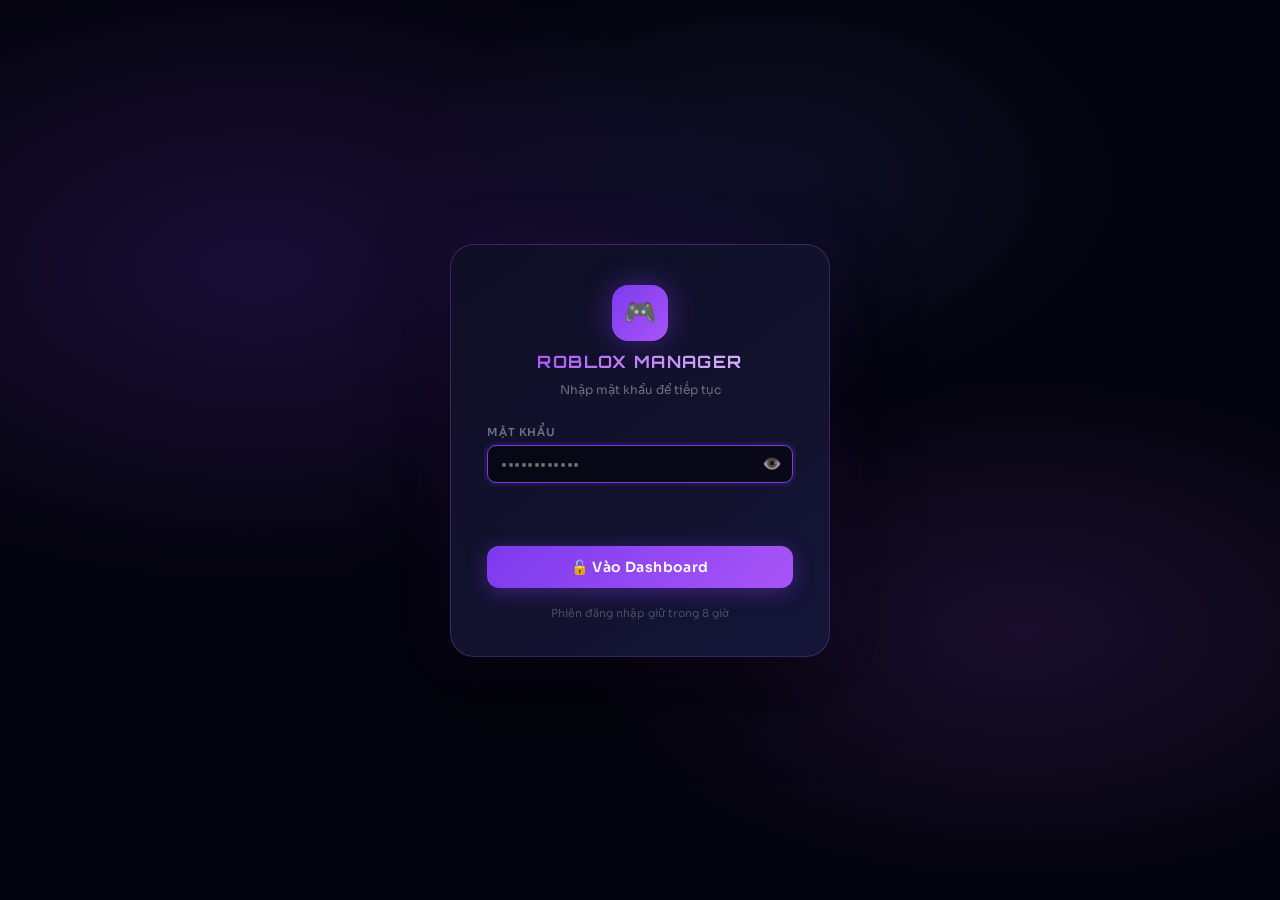
==== index.html @ cfed6292 "Add files via upload" ====
<!DOCTYPE html>
<html lang="vi">
<head>
<meta charset="UTF-8">
<meta name="viewport" content="width=device-width, initial-scale=1.0">
<title>Roblox Manager</title>
<link href="https://fonts.googleapis.com/css2?family=Orbitron:wght@400;600;700;900&family=Sora:wght@300;400;600&display=swap" rel="stylesheet">
<link rel="stylesheet" href="style.css">
<style>
/* ── LOGIN GATE ── */
#loginGate {
  position:fixed; inset:0; z-index:9999;
  display:none; align-items:center; justify-content:center;
  background:var(--bg);
  animation: loginFadeIn .5s ease;
}
@keyframes loginFadeIn  { from { opacity:0 } to { opacity:1 } }
@keyframes loginFadeOut { from { opacity:1 } to { opacity:0 } }

.login-bg-blur {
  position:absolute; inset:0; pointer-events:none;
  background: radial-gradient(ellipse 60% 50% at 20% 30%, rgba(124,58,237,.18) 0%, transparent 70%),
              radial-gradient(ellipse 50% 40% at 80% 70%, rgba(168,85,247,.13) 0%, transparent 70%),
              radial-gradient(ellipse 40% 35% at 60% 20%, rgba(99,102,241,.1) 0%, transparent 70%);
}

#loginBox {
  position:relative; z-index:1;
  background: linear-gradient(145deg, rgba(15,15,36,.97), rgba(22,22,58,.95));
  border: 1px solid rgba(168,85,247,.28);
  border-radius: 24px;
  padding: 40px 36px 36px;
  width: 380px; max-width: 94vw;
  box-shadow: 0 32px 80px rgba(0,0,0,.6), 0 0 60px rgba(124,58,237,.12);
  transition: border-color .3s, box-shadow .3s;
}

.login-logo {
  display:flex; flex-direction:column; align-items:center; gap:10px;
  margin-bottom:28px;
}
.login-logo-icon {
  width:56px; height:56px;
  background: linear-gradient(135deg, var(--accent), var(--accent2));
  border-radius:16px;
  display:flex; align-items:center; justify-content:center;
  font-size:26px;
  box-shadow: 0 0 30px rgba(124,58,237,.45);
  animation: float 3s ease-in-out infinite;
}
.login-title {
  font-family:'Orbitron',sans-serif; font-size:17px; font-weight:700;
  background: linear-gradient(135deg, var(--accent2), var(--neon));
  -webkit-background-clip:text; -webkit-text-fill-color:transparent;
  letter-spacing:.08em; text-align:center;
}
.login-sub {
  font-size:12px; color:var(--muted); text-align:center;
}

.login-field {
  margin-bottom:14px;
}
.login-field label {
  display:block; font-size:11px; font-weight:600;
  color:var(--muted); text-transform:uppercase; letter-spacing:.08em;
  margin-bottom:6px;
}
.login-pw-wrap {
  position:relative; display:flex; align-items:center;
}
.login-pw-wrap .fi {
  padding-right:42px; width:100%;
  background:rgba(4,4,14,.7);
  border-color: rgba(120,60,255,.22);
  font-size:14px; letter-spacing:.04em;
}
.login-pw-wrap .fi:focus {
  border-color:var(--accent);
  box-shadow:0 0 0 3px rgba(124,58,237,.12);
}
.login-pw-wrap .fi.err {
  border-color:var(--red) !important;
  box-shadow:0 0 0 3px rgba(239,68,68,.1) !important;
}
.eye-btn {
  position:absolute; right:11px;
  background:none; border:none; cursor:pointer;
  font-size:16px; line-height:1; padding:0;
  opacity:.6; transition:opacity .2s;
}
.eye-btn:hover { opacity:1; }

.login-err {
  display:flex; align-items:center; gap:7px;
  background: rgba(239,68,68,.08);
  border: 1px solid rgba(239,68,68,.25);
  border-radius:9px; padding:9px 13px;
  font-size:12px; color:#fca5a5;
  margin-bottom:14px;
  opacity:0; transform:translateY(-4px);
  transition: opacity .25s, transform .25s;
  pointer-events:none;
}
.login-err.show { opacity:1; transform:translateY(0); pointer-events:all; }

#loginBtn {
  width:100%; padding:12px;
  font-size:14px; font-weight:600;
  border-radius:12px; border:none; cursor:pointer;
  font-family:'Sora',sans-serif; letter-spacing:.03em;
  background: linear-gradient(135deg, var(--accent), var(--accent2));
  color:#fff;
  box-shadow: 0 4px 20px rgba(124,58,237,.4);
  transition: all .2s;
  display:flex; align-items:center; justify-content:center; gap:8px;
}
#loginBtn:hover:not(:disabled) {
  transform:translateY(-1px);
  box-shadow:0 6px 28px rgba(124,58,237,.55);
}
#loginBtn:disabled { cursor:not-allowed; opacity:.85; }

.login-spinner {
  width:16px; height:16px;
  border:2px solid rgba(255,255,255,.3);
  border-top-color:#fff;
  border-radius:50%;
  animation:spin .6s linear infinite;
  flex-shrink:0;
}
@keyframes spin { to { transform:rotate(360deg) } }

.login-footer {
  margin-top:18px; text-align:center;
  font-size:11px; color:var(--muted); opacity:.6;
}

/* shake animation */
@keyframes shake {
  0%,100% { transform:translateX(0) }
  18%      { transform:translateX(-7px) }
  36%      { transform:translateX(7px) }
  54%      { transform:translateX(-5px) }
  72%      { transform:translateX(5px) }
  88%      { transform:translateX(-3px) }
}
#loginBox.shake { animation:shake .42s ease; }

/* ── NOTES GRID ── */
.notes-grid { display:grid; grid-template-columns:repeat(auto-fill,minmax(280px,1fr)); gap:16px }
.note-card { background:var(--nc-bg,rgba(124,58,237,.12)); border:1px solid var(--nc-border,rgba(168,85,247,.3)); border-radius:16px; padding:16px; cursor:pointer; transition:transform .22s,box-shadow .22s; animation:fadeUp .4s ease both; display:flex; flex-direction:column; gap:10px; position:relative; overflow:hidden }
.note-card::after { content:""; position:absolute; top:0; left:-100%; width:55%; height:100%; background:linear-gradient(90deg,transparent,rgba(255,255,255,.03),transparent); transition:left .5s }
.note-card:hover { transform:translateY(-3px); box-shadow:0 8px 28px rgba(0,0,0,.25) }
.note-card:hover::after { left:140% }
.note-card-header { display:flex; align-items:center; gap:8px }
.note-dot { width:9px; height:9px; border-radius:50%; flex-shrink:0; box-shadow:0 0 6px currentColor }
.note-title { flex:1; font-size:14px; font-weight:700; color:var(--text); overflow:hidden; text-overflow:ellipsis; white-space:nowrap }
.note-del-btn { background:none; border:none; color:var(--muted); font-size:13px; cursor:pointer; padding:2px 5px; border-radius:5px; opacity:0; transition:opacity .18s,background .18s,color .18s; flex-shrink:0 }
.note-card:hover .note-del-btn { opacity:1 }
.note-del-btn:hover { background:rgba(239,68,68,.18); color:var(--red) }
.note-content-prev { font-size:12px; color:var(--muted); line-height:1.65; max-height:72px; overflow:hidden; display:-webkit-box; -webkit-line-clamp:4; -webkit-box-orient:vertical }
.note-footer { display:flex; align-items:center; justify-content:space-between; margin-top:auto; padding-top:8px; border-top:1px solid rgba(255,255,255,.05) }
.note-date { font-size:10px; color:var(--muted) }
.note-chars { font-size:10px; color:var(--muted); opacity:.6 }
.note-color-palette { display:flex; gap:10px; flex-wrap:wrap }
.note-color-dot { width:28px; height:28px; border-radius:50%; cursor:pointer; border:2px solid transparent; transition:transform .2s,border-color .2s; flex-shrink:0 }
.note-color-dot:hover { transform:scale(1.15) }
.note-color-dot.active { border-color:#fff; transform:scale(1.18); box-shadow:0 0 10px rgba(255,255,255,.3) }
</style>
</head>
<body>

<canvas id="bgCanvas"></canvas>
<canvas id="fgCanvas"></canvas>
<div class="cur-dot" id="cDot"></div>
<div class="cur-ring" id="cRing"></div>

<!-- ── LOGIN GATE ── -->
<div id="loginGate">
  <div class="login-bg-blur"></div>
  <div id="loginBox">
    <div class="login-logo">
      <div class="login-logo-icon">🎮</div>
      <div class="login-title">ROBLOX MANAGER</div>
      <div class="login-sub">Nhập mật khẩu để tiếp tục</div>
    </div>

    <div class="login-field">
      <label>Mật khẩu</label>
      <div class="login-pw-wrap">
        <input class="fi" id="loginInput" type="password" placeholder="••••••••••••">
        <button class="eye-btn" type="button" onclick="togglePw()" title="Hiện/ẩn mật khẩu">
          <span id="eyeIcon">👁️</span>
        </button>
      </div>
    </div>

    <div class="login-err" id="loginErr">
      🔒 Mật khẩu không đúng, vui lòng thử lại.
    </div>

    <button id="loginBtn" onclick="doLogin()">🔓 Vào Dashboard</button>

    <div class="login-footer">Phiên đăng nhập giữ trong 8 giờ</div>
  </div>
</div>

<!-- ── APP ── -->
<div class="app">
  <!-- SIDEBAR -->
  <aside class="sidebar">
    <div class="sb-logo">
      <div class="sb-logo-icon">🎮</div>
      <h1>ROBLOX<br>MANAGER</h1>
      <span>Personal Dashboard</span>
    </div>
    <div class="sb-sec">Chính</div>
    <div class="nav-item active" onclick="gotoView('accounts',this)"><span class="ico">👤</span>Tài Khoản<span class="nav-badge" id="badgeTotal">0</span></div>
    <div class="nav-item" onclick="gotoView('stats',this)"><span class="ico">📊</span>Thống Kê</div>
    <div class="nav-item" onclick="gotoView('robux',this)"><span class="ico">💎</span>Robux</div>
    <div class="sb-sec">Khác</div>
    <div class="nav-item" onclick="gotoView('snake',this)"><span class="ico">🐍</span>Rắn Săn Mồi</div>
    <div class="nav-item" onclick="gotoView('notif',this)"><span class="ico">🔔</span>Thông Báo</div>
    <div class="nav-item" onclick="gotoView('notes',this)"><span class="ico">📝</span>Ghi Chú<span class="nav-badge" id="notesCount">0</span></div>
    <div class="nav-item" onclick="gotoView('settings',this)"><span class="ico">⚙️</span>Cài Đặt</div>
    <div class="sb-footer">v2.0 · Local Storage</div>
  </aside>

  <!-- MAIN -->
  <main class="main">

    <!-- ACCOUNTS VIEW -->
    <div class="view active" id="view-accounts">
      <div class="topbar">
        <div class="page-title">Tài Khoản Roblox</div>
        <div class="topbar-actions">
          <button class="btn btn-ghost btn-sm" onclick="exportData()">📤 Xuất</button>
          <button class="btn btn-primary" onclick="openAdd()">＋ Thêm Tài Khoản</button>
        </div>
      </div>
      <div class="stats-row">
        <div class="stat-card"><div class="stat-ico">🗂️</div><div class="stat-lbl">Tổng</div><div class="stat-val" id="sTotal" style="color:var(--accent3)">0</div><div class="stat-sub">tài khoản</div></div>
        <div class="stat-card"><div class="stat-ico">🟢</div><div class="stat-lbl">Online</div><div class="stat-val" id="sOnline" style="color:var(--green)">0</div><div class="stat-sub">hoạt động</div></div>
        <div class="stat-card"><div class="stat-ico">💰</div><div class="stat-lbl">Tổng Robux</div><div class="stat-val" id="sRobux" style="color:var(--yellow)">0</div><div class="stat-sub">R$</div></div>
        <div class="stat-card"><div class="stat-ico">🚫</div><div class="stat-lbl">Bị Ban</div><div class="stat-val" id="sBanned" style="color:var(--red)">0</div><div class="stat-sub">tài khoản</div></div>
      </div>
      <div class="toolbar">
        <div class="search-box"><span>🔍</span><input id="searchQ" placeholder="Tìm username, tag..." oninput="renderCards()"></div>
        <select class="flt" id="filterSt" onchange="renderCards()">
          <option value="all">Tất cả</option>
          <option value="online">Online</option>
          <option value="offline">Offline</option>
          <option value="banned">Bị ban</option>
        </select>
        <select class="flt" id="sortBy" onchange="renderCards()">
          <option value="date">Mới nhất</option>
          <option value="name">Tên A→Z</option>
          <option value="robux">Robux ↓</option>
        </select>
      </div>
      <div class="grid" id="cardGrid"></div>
    </div>

    <!-- COMING SOON VIEWS -->
    <div class="view" id="view-stats"><div class="topbar"><div class="page-title">Thống Kê</div></div><div class="coming"><div class="coming-ico">📊</div><h2>Sắp Ra Mắt</h2><p>Trang thống kê tổng quan đang được phát triển.</p></div></div>
    <div class="view" id="view-robux"><div class="topbar"><div class="page-title">Robux</div></div><div class="coming"><div class="coming-ico">💎</div><h2>Sắp Ra Mắt</h2><p>Quản lý Robux & lịch sử giao dịch sẽ có ở đây.</p></div></div>
    <div class="view" id="view-notif"><div class="topbar"><div class="page-title">Thông Báo</div></div><div class="coming"><div class="coming-ico">🔔</div><h2>Sắp Ra Mắt</h2><p>Hệ thống thông báo sẽ được thêm vào sau.</p></div></div>

    <!-- SETTINGS VIEW -->
    <div class="view" id="view-settings">
      <div class="topbar">
        <div class="page-title">Cài Đặt</div>
        <div class="topbar-actions">
          <button class="btn btn-primary btn-sm" onclick="saveSettings()">💾 Lưu thay đổi</button>
        </div>
      </div>
      <div class="settings-grid">
        <div class="settings-section">
          <div class="settings-section-title">🎨 Giao Diện</div>
          <div class="settings-item">
            <div class="settings-item-info"><div class="settings-item-label">Tên Dashboard</div><div class="settings-item-sub">Tên hiển thị trên sidebar</div></div>
            <input class="fi settings-input" id="setDashName" placeholder="ROBLOX MANAGER">
          </div>
          <div class="settings-item">
            <div class="settings-item-info"><div class="settings-item-label">Màu Accent</div><div class="settings-item-sub">Màu chủ đạo của giao diện</div></div>
            <div class="color-palette" id="colorPalette">
              <div class="color-dot active" data-color="purple" style="background:linear-gradient(135deg,#7c3aed,#a855f7)" title="Tím (mặc định)"></div>
              <div class="color-dot" data-color="blue" style="background:linear-gradient(135deg,#1d4ed8,#3b82f6)" title="Xanh dương"></div>
              <div class="color-dot" data-color="cyan" style="background:linear-gradient(135deg,#0891b2,#06b6d4)" title="Xanh lam"></div>
              <div class="color-dot" data-color="green" style="background:linear-gradient(135deg,#059669,#10b981)" title="Xanh lá"></div>
              <div class="color-dot" data-color="rose" style="background:linear-gradient(135deg,#be123c,#f43f5e)" title="Hồng đỏ"></div>
              <div class="color-dot" data-color="orange" style="background:linear-gradient(135deg,#c2410c,#f97316)" title="Cam"></div>
              <div class="color-dot" data-color="gold" style="background:linear-gradient(135deg,#a16207,#eab308)" title="Vàng"></div>
              <div class="color-dot" data-color="pink" style="background:linear-gradient(135deg,#9d174d,#ec4899)" title="Hồng"></div>
            </div>
          </div>
          <div class="settings-item">
            <div class="settings-item-info"><div class="settings-item-label">Font Chữ</div><div class="settings-item-sub">Font hiển thị toàn bộ giao diện</div></div>
            <select class="fi settings-select" id="setFont">
              <option value="Sora">Sora (mặc định)</option>
              <option value="Inter">Inter</option>
              <option value="Rajdhani">Rajdhani</option>
              <option value="Exo 2">Exo 2</option>
              <option value="Ubuntu">Ubuntu</option>
              <option value="Nunito">Nunito</option>
            </select>
          </div>
          <div class="settings-item">
            <div class="settings-item-info"><div class="settings-item-label">Hiệu Ứng Galaxy</div><div class="settings-item-sub">Nền vũ trụ, sao, sao băng</div></div>
            <label class="toggle-switch"><input type="checkbox" id="setGalaxy" checked><span class="toggle-slider"></span></label>
          </div>
          <div class="settings-item">
            <div class="settings-item-info"><div class="settings-item-label">Con Trỏ Tùy Chỉnh</div><div class="settings-item-sub">Hiệu ứng con trỏ chuột</div></div>
            <label class="toggle-switch"><input type="checkbox" id="setCursor" checked><span class="toggle-slider"></span></label>
          </div>
          <div class="settings-item">
            <div class="settings-item-info"><div class="settings-item-label">Hiệu Ứng Hover Card</div><div class="settings-item-sub">Animation khi rê chuột vào card</div></div>
            <label class="toggle-switch"><input type="checkbox" id="setCardHover" checked><span class="toggle-slider"></span></label>
          </div>
          <div class="settings-item">
            <div class="settings-item-info"><div class="settings-item-label">Cỡ Chữ</div><div class="settings-item-sub">Kích thước chữ giao diện</div></div>
            <div class="size-selector" id="sizeSelector">
              <div class="size-opt" data-size="small">Nhỏ</div>
              <div class="size-opt active" data-size="normal">Vừa</div>
              <div class="size-opt" data-size="large">Lớn</div>
            </div>
          </div>
        </div>
        <div class="settings-section">
          <div class="settings-section-title">🗄️ Dữ Liệu</div>
          <div class="settings-item">
            <div class="settings-item-info"><div class="settings-item-label">Import Backup</div><div class="settings-item-sub">Khôi phục từ file JSON đã xuất</div></div>
            <label class="btn btn-ghost btn-sm" style="cursor:pointer">📥 Chọn file<input type="file" accept=".json" id="importFile" style="display:none" onchange="importData(event)"></label>
          </div>
          <div class="settings-item">
            <div class="settings-item-info"><div class="settings-item-label">Xuất Dữ Liệu</div><div class="settings-item-sub">Lưu tất cả tài khoản ra file JSON</div></div>
            <button class="btn btn-ghost btn-sm" onclick="exportData()">📤 Xuất JSON</button>
          </div>
          <div class="settings-item">
            <div class="settings-item-info"><div class="settings-item-label">Thống Kê Lưu Trữ</div><div class="settings-item-sub">Dung lượng localStorage đang dùng</div></div>
            <div class="storage-info" id="storageInfo">— KB</div>
          </div>
          <div class="settings-divider"></div>
          <div class="settings-item">
            <div class="settings-item-info"><div class="settings-item-label" style="color:var(--red)">Xóa Toàn Bộ Tài Khoản</div><div class="settings-item-sub">Xóa vĩnh viễn tất cả dữ liệu</div></div>
            <button class="btn btn-danger btn-sm" onclick="confirmClearAll()">🗑️ Xóa tất cả</button>
          </div>
          <div class="settings-item">
            <div class="settings-item-info"><div class="settings-item-label" style="color:var(--red)">Reset Kỷ Lục Rắn</div><div class="settings-item-sub">Xóa điểm cao nhất game rắn</div></div>
            <button class="btn btn-danger btn-sm" onclick="resetSnakeBest()">🔄 Reset</button>
          </div>
        </div>
        <div class="settings-section settings-about">
          <div class="settings-section-title">ℹ️ Thông Tin</div>
          <div class="about-card">
            <div class="about-icon">🎮</div>
            <div class="about-name" id="aboutName">ROBLOX MANAGER</div>
            <div class="about-ver">Phiên bản 2.1.0</div>
            <div class="about-desc">Dashboard quản lý tài khoản Roblox cá nhân. Dữ liệu lưu hoàn toàn trên máy bạn, không gửi lên bất kỳ server nào.</div>
            <div class="about-tags">
              <span class="tag">Local Storage</span><span class="tag">No Server</span>
              <span class="tag">TOTP 2FA</span><span class="tag">Snake Game</span>
            </div>
          </div>
        </div>
      </div>
    </div>

    <!-- NOTES VIEW -->
    <div class="view" id="view-notes">
      <div class="topbar">
        <div class="page-title">Ghi Chú</div>
        <div class="topbar-actions">
          <button class="btn btn-primary" onclick="openAddNote()">＋ Ghi Chú Mới</button>
        </div>
      </div>
      <div class="toolbar" style="margin-bottom:20px">
        <div class="search-box"><span>🔍</span><input id="notesSearch" placeholder="Tìm tiêu đề, nội dung..." oninput="renderNotes()"></div>
        <select class="flt" id="notesFilter" onchange="renderNotes()">
          <option value="all">Tất cả màu</option>
          <option value="purple">🟣 Tím</option>
          <option value="blue">🔵 Xanh</option>
          <option value="green">🟢 Lá</option>
          <option value="yellow">🟡 Vàng</option>
          <option value="red">🔴 Đỏ</option>
          <option value="cyan">🩵 Lam</option>
        </select>
      </div>
      <div id="notesEmpty" style="display:none;flex-direction:column;align-items:center;justify-content:center;min-height:50vh;gap:14px;color:var(--muted);text-align:center">
        <div style="font-size:52px;opacity:.38;animation:float 3s ease-in-out infinite">📝</div>
        <h2 style="font-family:'Orbitron',sans-serif;font-size:17px;color:var(--accent3)">Chưa có ghi chú nào</h2>
        <p style="font-size:13px;max-width:260px;line-height:1.6">Nhấn <strong>＋ Ghi Chú Mới</strong> để bắt đầu.</p>
      </div>
      <div class="notes-grid" id="notesGrid"></div>
    </div>

    <!-- SNAKE VIEW -->
    <div class="view" id="view-snake">
      <div class="topbar">
        <div class="page-title">Rắn Săn Mồi</div>
        <div class="topbar-actions">
          <div class="snake-score-display">Điểm: <span id="snakeScoreTop">0</span></div>
          <div class="snake-score-display">Cao nhất: <span id="snakeBestTop">0</span></div>
        </div>
      </div>
      <div class="snake-wrap">
        <div class="snake-panel">
          <canvas id="snakeCanvas" width="400" height="400"></canvas>
          <div class="snake-overlay" id="snakeOverlay">
            <div class="snake-over-icon">🐍</div>
            <div class="snake-over-title" id="snakeOverTitle">Rắn Săn Mồi</div>
            <div class="snake-over-sub" id="snakeOverSub">Dùng WASD hoặc phím mũi tên để điều khiển</div>
            <button class="btn btn-primary" id="snakeStartBtn" onclick="snakeStart()">▶ Bắt Đầu</button>
          </div>
        </div>
        <div class="snake-side">
          <div class="snake-info-card"><div class="snake-info-label">Điểm hiện tại</div><div class="snake-info-val" id="snakeScore" style="color:var(--accent3)">0</div></div>
          <div class="snake-info-card"><div class="snake-info-label">Kỷ lục</div><div class="snake-info-val" id="snakeBest" style="color:var(--yellow)">0</div></div>
          <div class="snake-info-card"><div class="snake-info-label">Cấp độ</div><div class="snake-info-val" id="snakeLevel" style="color:var(--green)">1</div></div>
          <div class="snake-info-card"><div class="snake-info-label">Độ dài</div><div class="snake-info-val" id="snakeLen" style="color:var(--neon)">1</div></div>
          <div class="snake-controls">
            <div class="snake-ctrl-title">Điều khiển</div>
            <div class="snake-ctrl-grid">
              <div></div><div class="snake-key">W ↑</div><div></div>
              <div class="snake-key">A ←</div><div class="snake-key">S ↓</div><div class="snake-key">D →</div>
            </div>
            <div style="font-size:11px;color:var(--muted);margin-top:8px;text-align:center">Hoặc phím mũi tên</div>
            <div style="font-size:11px;color:var(--muted);margin-top:4px;text-align:center">Space = Tạm dừng</div>
          </div>
          <button class="btn btn-ghost btn-sm" style="width:100%;margin-top:8px" onclick="snakeReset()">🔄 Chơi Lại</button>
        </div>
      </div>
    </div>

  </main>
</div>

<!-- MODAL ADD/EDIT -->
<div class="overlay" id="ovMain" onclick="ovClick(event,'ovMain')">
  <div class="modal">
    <div class="modal-title" id="modTitle">➕ Thêm Tài Khoản</div>
    <div class="fr">
      <div class="fg"><label class="fl">Username *</label><input class="fi" id="fUser" placeholder="Username Roblox"></div>
      <div class="fg"><label class="fl">Display Name</label><input class="fi" id="fDisp" placeholder="Tên hiển thị"></div>
    </div>
    <div class="fr">
      <div class="fg"><label class="fl">Mật khẩu</label><input class="fi" id="fPass" type="password" placeholder="••••••••"></div>
      <div class="fg"><label class="fl">Email</label><input class="fi" id="fEmail" placeholder="email@gmail.com"></div>
    </div>
    <div class="fr">
      <div class="fg"><label class="fl">Robux</label><input class="fi" id="fRobux" type="number" placeholder="0" min="0"></div>
      <div class="fg"><label class="fl">Trạng thái</label>
        <select class="fi" id="fStatus">
          <option value="offline">Offline</option>
          <option value="online">Online</option>
          <option value="banned">Bị ban</option>
        </select>
      </div>
    </div>
    <div class="fg">
      <label class="fl">🔐 TOTP Secret Key (Google Authenticator)</label>
      <div style="display:flex;gap:7px">
        <input class="fi" id="fTotp" placeholder="JBSWY3DPEHPK3PXP" style="font-family:monospace;letter-spacing:.06em;flex:1">
        <button class="btn btn-ghost btn-sm" type="button" onclick="previewTotp()">Thử</button>
      </div>
      <div class="totp-preview-box" id="totpPrev">
        <span style="font-size:11px;color:var(--muted)">Mã thử:</span>
        <span id="totpPrevCode" style="font-family:'Orbitron',monospace;font-size:18px;font-weight:700;color:var(--accent3);letter-spacing:.18em"></span>
        <span style="font-size:11px;color:var(--green)">✓ Hợp lệ</span>
      </div>
      <div style="font-size:11px;color:var(--muted);margin-top:5px">Secret key khi bật 2FA Roblox → "Enter key manually"</div>
    </div>
    <div class="fg"><label class="fl">Tags (cách bởi dấu phẩy)</label><input class="fi" id="fTags" placeholder="main, farm, alt..."></div>
    <div class="fg"><label class="fl">Ghi chú</label><input class="fi" id="fNote" placeholder="Ghi chú tùy ý..."></div>
    <div class="modal-footer">
      <button class="btn btn-ghost" onclick="closeOv('ovMain')">Hủy</button>
      <button class="btn btn-primary" onclick="saveAcc()">💾 Lưu</button>
    </div>
  </div>
</div>

<!-- MODAL DELETE -->
<div class="overlay" id="ovDel" onclick="ovClick(event,'ovDel')">
  <div class="modal" style="max-width:370px">
    <div class="modal-title">🗑️ Xóa Tài Khoản</div>
    <div class="confirm-box">Bạn có chắc muốn xóa <strong id="delName"></strong>? Hành động này không thể hoàn tác.</div>
    <div class="modal-footer">
      <button class="btn btn-ghost" onclick="closeOv('ovDel')">Hủy</button>
      <button class="btn btn-danger" onclick="doDelete()">🗑️ Xóa</button>
    </div>
  </div>
</div>

<!-- MODAL CONFIRM CLEAR ALL -->
<div class="overlay" id="ovClear" onclick="ovClick(event,'ovClear')">
  <div class="modal" style="max-width:370px">
    <div class="modal-title">⚠️ Xóa Toàn Bộ</div>
    <div class="confirm-box">Bạn có chắc muốn xóa <strong>tất cả tài khoản</strong>? Hành động này <strong>không thể hoàn tác</strong> và sẽ xóa toàn bộ dữ liệu.</div>
    <div class="modal-footer">
      <button class="btn btn-ghost" onclick="closeOv('ovClear')">Hủy</button>
      <button class="btn btn-danger" onclick="doClearAll()">🗑️ Xóa tất cả</button>
    </div>
  </div>
</div>

<!-- MODAL GHI CHÚ -->
<div class="overlay" id="ovNote" onclick="ovClick(event,'ovNote')">
  <div class="modal" style="width:520px">
    <div class="modal-title" id="noteModTitle">📝 Ghi Chú Mới</div>
    <div class="fg">
      <label class="fl">Tiêu đề</label>
      <input class="fi" id="noteTitle" placeholder="Tiêu đề ghi chú...">
    </div>
    <div class="fg">
      <label class="fl">Nội dung</label>
      <textarea class="fi" id="noteContent" rows="8" placeholder="Viết ghi chú của bạn ở đây..." style="resize:vertical;line-height:1.6;min-height:140px"></textarea>
    </div>
    <div class="fg">
      <label class="fl">Màu nhãn</label>
      <div class="note-color-palette">
        <div class="note-color-dot active" data-color="purple" style="background:linear-gradient(135deg,#7c3aed,#a855f7)" title="Tím"></div>
        <div class="note-color-dot" data-color="blue"   style="background:linear-gradient(135deg,#1d4ed8,#3b82f6)" title="Xanh"></div>
        <div class="note-color-dot" data-color="green"  style="background:linear-gradient(135deg,#059669,#10b981)" title="Lá"></div>
        <div class="note-color-dot" data-color="yellow" style="background:linear-gradient(135deg,#a16207,#eab308)" title="Vàng"></div>
        <div class="note-color-dot" data-color="red"    style="background:linear-gradient(135deg,#be123c,#f43f5e)" title="Đỏ"></div>
        <div class="note-color-dot" data-color="cyan"   style="background:linear-gradient(135deg,#0891b2,#06b6d4)" title="Lam"></div>
      </div>
    </div>
    <div class="modal-footer">
      <span style="font-size:11px;color:var(--muted)">Ctrl+S để lưu nhanh</span>
      <div style="display:flex;gap:9px">
        <button class="btn btn-ghost" onclick="closeOv('ovNote')">Hủy</button>
        <button class="btn btn-primary" onclick="saveNote()">💾 Lưu</button>
      </div>
    </div>
  </div>
</div>

<!-- MODAL XÓA GHI CHÚ -->
<div class="overlay" id="ovDelNote" onclick="ovClick(event,'ovDelNote')">
  <div class="modal" style="max-width:370px">
    <div class="modal-title">🗑️ Xóa Ghi Chú</div>
    <div class="confirm-box">Bạn có chắc muốn xóa <strong id="delNoteName"></strong>? Hành động này không thể hoàn tác.</div>
    <div class="modal-footer">
      <button class="btn btn-ghost" onclick="closeOv('ovDelNote')">Hủy</button>
      <button class="btn btn-danger" onclick="doDelNote()">🗑️ Xóa</button>
    </div>
  </div>
</div>

<div class="toast-wrap" id="toastWrap"></div>

<script src="data.js"></script>
<script src="app.js"></script>
<script src="snake.js"></script>
<script src="settings.js"></script>
<script src="notes.js"></script>
<script src="login.js"></script>
</body>
</html>
---- style.css ----
:root {
  --bg:#04040e; --bg2:#0c0c1e; --panel:#0f0f24; --panel2:#16163a;
  --border:rgba(120,60,255,0.18); --accent:#7c3aed; --accent2:#a855f7;
  --accent3:#c084fc; --neon:#d8b4fe;
  --red:#ef4444; --green:#22d3a0; --yellow:#f59e0b;
  --text:#e2d9f3; --muted:#6b7280;
}
*,*::before,*::after { box-sizing:border-box; margin:0; padding:0 }
body { font-family:'Sora',sans-serif; background:var(--bg); color:var(--text); min-height:100vh; overflow-x:hidden; cursor:none }

/* ── CANVAS ── */
#bgCanvas,#fgCanvas { position:fixed; inset:0; pointer-events:none }
#bgCanvas { z-index:0 }
#fgCanvas { z-index:3 }
.cur-dot { position:fixed; width:8px; height:8px; border-radius:50%; background:#c084fc; transform:translate(-50%,-50%); pointer-events:none; z-index:9999; box-shadow:0 0 10px #a855f7,0 0 24px #7c3aed; transition:transform .08s }
.cur-ring { position:fixed; width:30px; height:30px; border-radius:50%; border:1.5px solid rgba(192,132,252,.55); transform:translate(-50%,-50%); pointer-events:none; z-index:9998; transition:width .15s,height .15s,border-color .15s }

/* ── LAYOUT ── */
.app { display:flex; min-height:100vh; position:relative; z-index:1 }

/* ── SIDEBAR ── */
.sidebar { width:220px; flex-shrink:0; background:linear-gradient(180deg,rgba(10,8,28,.97) 0%,rgba(12,10,32,.97) 100%); border-right:1px solid var(--border); display:flex; flex-direction:column; padding-bottom:24px; position:fixed; left:0; top:0; bottom:0; z-index:10; box-shadow:4px 0 40px rgba(0,0,0,.5) }
.sb-logo { padding:26px 20px 18px; border-bottom:1px solid var(--border); margin-bottom:10px }
.sb-logo-icon { width:40px; height:40px; background:linear-gradient(135deg,var(--accent),var(--accent2)); border-radius:11px; display:flex; align-items:center; justify-content:center; font-size:20px; margin-bottom:10px; box-shadow:0 0 20px rgba(124,58,237,.4) }
.sb-logo h1 { font-family:'Orbitron',sans-serif; font-size:13px; font-weight:700; background:linear-gradient(135deg,var(--accent2),var(--neon)); -webkit-background-clip:text; -webkit-text-fill-color:transparent; letter-spacing:.08em; line-height:1.4 }
.sb-logo span { font-size:11px; color:var(--muted); -webkit-text-fill-color:var(--muted) }
.sb-sec { font-size:10px; font-weight:600; letter-spacing:.12em; color:var(--muted); text-transform:uppercase; padding:6px 20px 5px }
.nav-item { display:flex; align-items:center; gap:10px; padding:11px 20px; cursor:pointer; font-size:13px; color:#9ca3af; position:relative; overflow:hidden; border-left:3px solid transparent; transition:color .2s,background .2s; user-select:none }
.nav-item::before { content:''; position:absolute; inset:0; background:linear-gradient(90deg,rgba(124,58,237,.13),transparent); transform:translateX(-100%); transition:transform .3s }
.nav-item:hover::before,.nav-item.active::before { transform:translateX(0) }
.nav-item:hover { color:var(--text) }
.nav-item.active { color:var(--accent3); border-left-color:var(--accent2); font-weight:600 }
.nav-item .ico { font-size:16px; flex-shrink:0 }
.nav-badge { margin-left:auto; background:var(--accent); color:#fff; font-size:10px; font-weight:700; padding:1px 7px; border-radius:99px; box-shadow:0 0 8px rgba(124,58,237,.5) }
.sb-footer { margin-top:auto; padding:14px 20px 0; border-top:1px solid var(--border); font-size:11px; color:var(--muted) }

/* ── MAIN ── */
.main { margin-left:220px; flex:1; padding:30px 28px 48px; min-height:100vh }

/* ── TOPBAR ── */
.topbar { display:flex; align-items:center; justify-content:space-between; margin-bottom:28px }
.page-title { font-family:'Orbitron',sans-serif; font-size:19px; font-weight:700; background:linear-gradient(135deg,#fff,var(--accent3)); -webkit-background-clip:text; -webkit-text-fill-color:transparent }
.topbar-actions { display:flex; gap:10px }

/* ── BTN ── */
.btn { display:inline-flex; align-items:center; gap:6px; padding:9px 17px; border-radius:10px; font-size:13px; font-weight:600; cursor:pointer; border:none; font-family:'Sora',sans-serif; transition:all .2s; letter-spacing:.02em; position:relative; overflow:hidden }
.btn-primary { background:linear-gradient(135deg,var(--accent),var(--accent2)); color:#fff; box-shadow:0 4px 18px rgba(124,58,237,.35) }
.btn-primary:hover { transform:translateY(-1px); box-shadow:0 6px 26px rgba(124,58,237,.5) }
.btn-ghost { background:transparent; color:var(--muted); border:1px solid var(--border) }
.btn-ghost:hover { color:var(--text); border-color:var(--accent); background:rgba(124,58,237,.08) }
.btn-danger { background:rgba(239,68,68,.13); color:var(--red); border:1px solid rgba(239,68,68,.28) }
.btn-danger:hover { background:rgba(239,68,68,.24) }
.btn-sm { padding:6px 12px; font-size:12px; border-radius:8px }

/* ── STATS ── */
.stats-row { display:grid; grid-template-columns:repeat(4,1fr); gap:14px; margin-bottom:24px }
.stat-card { background:var(--panel); border:1px solid var(--border); border-radius:16px; padding:18px; position:relative; overflow:hidden; animation:fadeUp .5s ease both }
.stat-card::before { content:''; position:absolute; top:-40px; right:-40px; width:100px; height:100px; border-radius:50%; background:radial-gradient(circle,var(--gc,rgba(124,58,237,.18)),transparent 70%) }
.stat-card:nth-child(1) { --gc:rgba(124,58,237,.2); animation-delay:0s }
.stat-card:nth-child(2) { --gc:rgba(34,211,160,.15); animation-delay:.05s }
.stat-card:nth-child(3) { --gc:rgba(245,158,11,.14); animation-delay:.1s }
.stat-card:nth-child(4) { --gc:rgba(239,68,68,.14); animation-delay:.15s }
.stat-lbl { font-size:11px; color:var(--muted); font-weight:600; text-transform:uppercase; letter-spacing:.08em; margin-bottom:7px }
.stat-val { font-family:'Orbitron',sans-serif; font-size:24px; font-weight:700 }
.stat-sub { font-size:11px; color:var(--muted); margin-top:3px }
.stat-ico { position:absolute; top:16px; right:16px; font-size:20px; opacity:.35 }

/* ── TOOLBAR ── */
.toolbar { display:flex; gap:10px; align-items:center; margin-bottom:18px; flex-wrap:wrap }
.search-box { display:flex; align-items:center; gap:8px; background:var(--panel); border:1px solid var(--border); border-radius:10px; padding:9px 13px; flex:1; min-width:180px; transition:border-color .2s }
.search-box:focus-within { border-color:var(--accent); box-shadow:0 0 0 3px rgba(124,58,237,.1) }
.search-box input { background:none; border:none; outline:none; color:var(--text); font-family:'Sora',sans-serif; font-size:13px; flex:1 }
.search-box input::placeholder { color:var(--muted) }
.flt { background:var(--panel); border:1px solid var(--border); color:var(--text); padding:9px 13px; border-radius:10px; font-family:'Sora',sans-serif; font-size:13px; cursor:pointer; outline:none }
.flt:focus { border-color:var(--accent) }

/* ── GRID ── */
.grid { display:grid; grid-template-columns:repeat(auto-fill,minmax(300px,1fr)); gap:16px }

/* ── CARD ── */
.acc-card { background:var(--panel); border:1px solid var(--border); border-radius:18px; padding:18px; position:relative; overflow:hidden; transition:transform .25s,border-color .25s,box-shadow .25s; animation:fadeUp .45s ease both }
.acc-card:hover { transform:translateY(-3px); border-color:rgba(168,85,247,.4); box-shadow:0 8px 32px rgba(124,58,237,.2) }
.acc-card::after { content:''; position:absolute; top:0; left:-100%; width:55%; height:100%; background:linear-gradient(90deg,transparent,rgba(255,255,255,.03),transparent); transition:left .5s }
.acc-card:hover::after { left:140% }
.card-head { display:flex; align-items:center; gap:11px; margin-bottom:14px }
.avatar { width:44px; height:44px; border-radius:11px; display:flex; align-items:center; justify-content:center; font-size:20px; flex-shrink:0; border:2px solid rgba(168,85,247,.3); position:relative; background:linear-gradient(135deg,rgba(124,58,237,.25),rgba(168,85,247,.15)) }
.avatar.on::after { content:''; position:absolute; bottom:2px; right:2px; width:10px; height:10px; background:var(--green); border-radius:50%; border:2px solid var(--panel); box-shadow:0 0 6px var(--green) }
.avatar.off::after { background:var(--muted) }
.card-info { flex:1; min-width:0 }
.card-user { font-weight:700; font-size:15px; overflow:hidden; text-overflow:ellipsis; white-space:nowrap }
.card-disp { font-size:12px; color:var(--muted); margin-top:2px }
.sbadge { padding:3px 9px; border-radius:99px; font-size:11px; font-weight:600; flex-shrink:0 }
.s-on  { background:rgba(34,211,160,.14); color:var(--green); border:1px solid rgba(34,211,160,.25) }
.s-off { background:rgba(107,114,128,.13); color:var(--muted); border:1px solid rgba(107,114,128,.2) }
.s-ban { background:rgba(239,68,68,.13); color:var(--red); border:1px solid rgba(239,68,68,.25) }

/* ── COPY ROWS ── */
.copy-row { display:flex; align-items:center; gap:7px; background:var(--bg2); border:1px solid var(--border); border-radius:9px; padding:7px 11px; margin-bottom:7px }
.cr-lbl { font-size:10px; color:var(--muted); text-transform:uppercase; letter-spacing:.07em; min-width:58px; flex-shrink:0 }
.cr-val { flex:1; font-size:12px; font-weight:600; overflow:hidden; text-overflow:ellipsis; white-space:nowrap }
.cr-val.masked { letter-spacing:.15em; color:var(--muted) }
.cp-btn { background:rgba(124,58,237,.15); border:1px solid rgba(168,85,247,.25); color:var(--accent3); border-radius:7px; padding:3px 9px; font-size:11px; font-weight:600; cursor:pointer; flex-shrink:0; transition:all .18s; font-family:'Sora',sans-serif }
.cp-btn:hover { background:rgba(124,58,237,.3) }
.cp-btn.ok { background:rgba(34,211,160,.18); color:var(--green); border-color:rgba(34,211,160,.3) }

/* ── TOTP ── */
.totp-block { background:linear-gradient(135deg,rgba(124,58,237,.13),rgba(168,85,247,.07)); border:1px solid rgba(168,85,247,.28); border-radius:12px; padding:10px 13px; display:flex; align-items:center; gap:10px; margin-bottom:10px }
.totp-code { font-family:'Orbitron',monospace; font-size:21px; font-weight:700; letter-spacing:.22em; color:var(--accent3); text-shadow:0 0 12px rgba(192,132,252,.45); min-width:88px; transition:opacity .3s }
.totp-right { display:flex; flex-direction:column; gap:5px; flex:1 }
.totp-lbl { font-size:10px; color:var(--muted); text-transform:uppercase; letter-spacing:.07em }
.totp-bar-bg { height:4px; background:rgba(168,85,247,.15); border-radius:99px; overflow:hidden }
.totp-bar { height:100%; border-radius:99px; background:linear-gradient(90deg,var(--accent),var(--accent3)); box-shadow:0 0 6px rgba(168,85,247,.4); transition:width 1s linear,background .4s }
.totp-bar.warn   { background:linear-gradient(90deg,#f59e0b,#fbbf24) }
.totp-bar.danger { background:linear-gradient(90deg,#ef4444,#f87171) }
.totp-secs-row { display:flex; justify-content:space-between }
.totp-secs { font-size:11px; color:var(--muted) }

/* ── CARD MISC ── */
.card-tags { display:flex; flex-wrap:wrap; gap:5px; margin-bottom:10px }
.tag { font-size:10px; padding:3px 8px; border-radius:6px; border:1px solid rgba(168,85,247,.25); color:var(--accent3); background:rgba(124,58,237,.1); font-weight:600 }
.card-note { font-size:12px; color:var(--muted); margin-bottom:10px; line-height:1.5 }
.card-actions { display:flex; gap:7px }

/* ── EMPTY ── */
.empty { grid-column:1/-1; text-align:center; padding:60px 20px; color:var(--muted) }
.empty-ico { font-size:46px; margin-bottom:14px; opacity:.38 }

/* ── MODAL ── */
.overlay { position:fixed; inset:0; z-index:100; background:rgba(0,0,0,.62); backdrop-filter:blur(7px); display:flex; align-items:center; justify-content:center; opacity:0; pointer-events:none; transition:opacity .22s }
.overlay.open { opacity:1; pointer-events:all }
.modal { background:var(--panel2); border:1px solid rgba(168,85,247,.22); border-radius:20px; padding:26px; width:460px; max-width:96vw; box-shadow:0 20px 60px rgba(0,0,0,.55),0 0 40px rgba(168,85,247,.12); transform:scale(.93) translateY(10px); transition:transform .3s cubic-bezier(.34,1.56,.64,1) }
.overlay.open .modal { transform:scale(1) translateY(0) }
.modal-title { font-family:'Orbitron',sans-serif; font-size:15px; font-weight:700; color:var(--accent3); margin-bottom:18px }
.fg { margin-bottom:14px }
.fl { font-size:11px; font-weight:600; color:var(--muted); text-transform:uppercase; letter-spacing:.08em; margin-bottom:5px; display:block }
.fi { width:100%; background:var(--bg2); border:1px solid var(--border); border-radius:9px; padding:9px 13px; color:var(--text); font-family:'Sora',sans-serif; font-size:13px; outline:none; transition:border-color .18s }
.fi:focus { border-color:var(--accent); box-shadow:0 0 0 3px rgba(124,58,237,.1) }
.fr { display:grid; grid-template-columns:1fr 1fr; gap:11px }
.modal-footer { display:flex; gap:9px; justify-content:flex-end; margin-top:6px }
.totp-preview-box { display:none; background:var(--bg2); border:1px solid rgba(168,85,247,.3); border-radius:9px; padding:9px 13px; margin-top:7px; align-items:center; gap:10px }
.totp-preview-box.show { display:flex }

/* ── CONFIRM ── */
.confirm-box { background:rgba(239,68,68,.08); border:1px solid rgba(239,68,68,.25); border-radius:11px; padding:13px 15px; margin-bottom:15px; font-size:13px; color:#fca5a5; line-height:1.5 }

/* ── COMING SOON ── */
.coming { display:flex; flex-direction:column; align-items:center; justify-content:center; min-height:58vh; gap:14px; color:var(--muted); text-align:center }
.coming-ico { font-size:52px; opacity:.45; animation:float 3s ease-in-out infinite }
.coming h2 { font-family:'Orbitron',sans-serif; font-size:18px; color:var(--accent3) }
.coming p { font-size:13px; line-height:1.6; max-width:280px }

/* ── VIEW ── */
.view { display:none }
.view.active { display:block; animation:fadeUp .38s ease }

/* ── TOAST ── */
.toast-wrap { position:fixed; bottom:26px; right:26px; z-index:200; display:flex; flex-direction:column; gap:9px }
.toast { background:var(--panel2); border:1px solid var(--border); border-radius:11px; padding:11px 17px; font-size:13px; font-weight:500; box-shadow:0 8px 24px rgba(0,0,0,.3); display:flex; align-items:center; gap:9px; animation:slideIn .28s cubic-bezier(.34,1.56,.64,1) both; max-width:280px }
.toast.ok  { border-color:rgba(34,211,160,.3) }
.toast.err { border-color:rgba(239,68,68,.3) }

/* ── ANIMATIONS ── */
@keyframes fadeUp  { from { opacity:0; transform:translateY(14px) } to { opacity:1; transform:translateY(0) } }
@keyframes float   { 0%,100% { transform:translateY(0) } 50% { transform:translateY(-11px) } }
@keyframes slideIn { from { transform:translateX(110%); opacity:0 } to { transform:translateX(0); opacity:1 } }
@keyframes slideOut { to { transform:translateX(110%); opacity:0 } }

/* ── SCROLLBAR ── */
::-webkit-scrollbar { width:5px }
::-webkit-scrollbar-thumb { background:rgba(168,85,247,.25); border-radius:99px }

/* ── SNAKE GAME ── */
.snake-wrap { display:flex; gap:20px; align-items:flex-start; flex-wrap:wrap }
.snake-panel { position:relative; flex-shrink:0 }
#snakeCanvas { display:block; border-radius:16px; border:1px solid var(--border); background:#06061a; box-shadow:0 0 40px rgba(124,58,237,.2) }
.snake-overlay { position:absolute; inset:0; display:flex; flex-direction:column; align-items:center; justify-content:center; gap:12px; background:rgba(4,4,14,.82); backdrop-filter:blur(4px); border-radius:16px; transition:opacity .3s }
.snake-overlay.hide { opacity:0; pointer-events:none }
.snake-over-icon { font-size:52px; animation:float 2.5s ease-in-out infinite }
.snake-over-title { font-family:'Orbitron',sans-serif; font-size:20px; font-weight:700; color:var(--accent3) }
.snake-over-sub { font-size:12px; color:var(--muted); text-align:center; max-width:220px; line-height:1.6 }
.snake-side { display:flex; flex-direction:column; gap:10px; min-width:160px }
.snake-info-card { background:var(--panel); border:1px solid var(--border); border-radius:12px; padding:14px 16px }
.snake-info-label { font-size:10px; color:var(--muted); text-transform:uppercase; letter-spacing:.08em; margin-bottom:5px }
.snake-info-val { font-family:'Orbitron',sans-serif; font-size:22px; font-weight:700 }
.snake-controls { background:var(--panel); border:1px solid var(--border); border-radius:12px; padding:14px 16px }
.snake-ctrl-title { font-size:10px; color:var(--muted); text-transform:uppercase; letter-spacing:.08em; margin-bottom:10px; text-align:center }
.snake-ctrl-grid { display:grid; grid-template-columns:repeat(3,1fr); gap:5px; justify-items:center }
.snake-key { background:var(--panel2); border:1px solid var(--border); border-radius:7px; padding:5px 10px; font-size:11px; font-weight:600; color:var(--accent3); min-width:36px; text-align:center }
.snake-score-display { background:var(--panel); border:1px solid var(--border); border-radius:9px; padding:6px 14px; font-size:13px; font-weight:600; color:var(--text) }
.snake-score-display span { color:var(--accent3); font-family:'Orbitron',sans-serif }

/* ── SETTINGS ── */
.settings-grid { display:grid; grid-template-columns:repeat(auto-fill,minmax(340px,1fr)); gap:20px; align-items:start }
.settings-section { background:var(--panel); border:1px solid var(--border); border-radius:18px; padding:22px; display:flex; flex-direction:column; gap:4px }
.settings-section-title { font-family:'Orbitron',sans-serif; font-size:12px; font-weight:700; color:var(--accent3); letter-spacing:.1em; margin-bottom:12px; padding-bottom:10px; border-bottom:1px solid var(--border) }
.settings-item { display:flex; align-items:center; justify-content:space-between; gap:16px; padding:11px 0; border-bottom:1px solid rgba(120,60,255,.07) }
.settings-item:last-child { border-bottom:none }
.settings-item-info { flex:1; min-width:0 }
.settings-item-label { font-size:13px; font-weight:600; color:var(--text) }
.settings-item-sub { font-size:11px; color:var(--muted); margin-top:2px }
.settings-input { width:170px; flex-shrink:0 }
.settings-select { width:170px; flex-shrink:0 }
.settings-divider { height:1px; background:rgba(239,68,68,.15); margin:6px 0 }

/* toggle switch */
.toggle-switch { position:relative; display:inline-block; width:44px; height:24px; flex-shrink:0; cursor:pointer }
.toggle-switch input { opacity:0; width:0; height:0 }
.toggle-slider { position:absolute; inset:0; background:rgba(107,114,128,.3); border-radius:99px; transition:.3s; border:1px solid var(--border) }
.toggle-slider::before { content:''; position:absolute; width:18px; height:18px; left:2px; top:2px; background:#fff; border-radius:50%; transition:.3s; box-shadow:0 1px 4px rgba(0,0,0,.3) }
.toggle-switch input:checked + .toggle-slider { background:linear-gradient(135deg,var(--accent),var(--accent2)); border-color:var(--accent) }
.toggle-switch input:checked + .toggle-slider::before { transform:translateX(20px) }

/* color palette */
.color-palette { display:flex; gap:8px; flex-wrap:wrap }
.color-dot { width:26px; height:26px; border-radius:50%; cursor:pointer; border:2px solid transparent; transition:transform .2s,border-color .2s; flex-shrink:0 }
.color-dot:hover { transform:scale(1.15) }
.color-dot.active { border-color:#fff; transform:scale(1.15); box-shadow:0 0 10px rgba(255,255,255,.3) }

/* size selector */
.size-selector { display:flex; gap:5px }
.size-opt { padding:5px 12px; border-radius:8px; font-size:12px; font-weight:600; cursor:pointer; border:1px solid var(--border); color:var(--muted); transition:all .2s }
.size-opt:hover { border-color:var(--accent); color:var(--text) }
.size-opt.active { background:rgba(124,58,237,.2); border-color:var(--accent); color:var(--accent3) }

/* storage info */
.storage-info { font-family:'Orbitron',sans-serif; font-size:13px; font-weight:700; color:var(--accent3); flex-shrink:0 }

/* about card */
.settings-about { grid-column:1/-1 }
.about-card { display:flex; flex-direction:column; align-items:center; gap:10px; padding:20px; text-align:center }
.about-icon { font-size:44px }
.about-name { font-family:'Orbitron',sans-serif; font-size:16px; font-weight:700; background:linear-gradient(135deg,var(--accent2),var(--neon)); -webkit-background-clip:text; -webkit-text-fill-color:transparent }
.about-ver { font-size:11px; color:var(--muted); background:var(--bg2); border:1px solid var(--border); border-radius:99px; padding:3px 12px }
.about-desc { font-size:12px; color:var(--muted); line-height:1.7; max-width:420px }
.about-tags { display:flex; gap:6px; flex-wrap:wrap; justify-content:center }
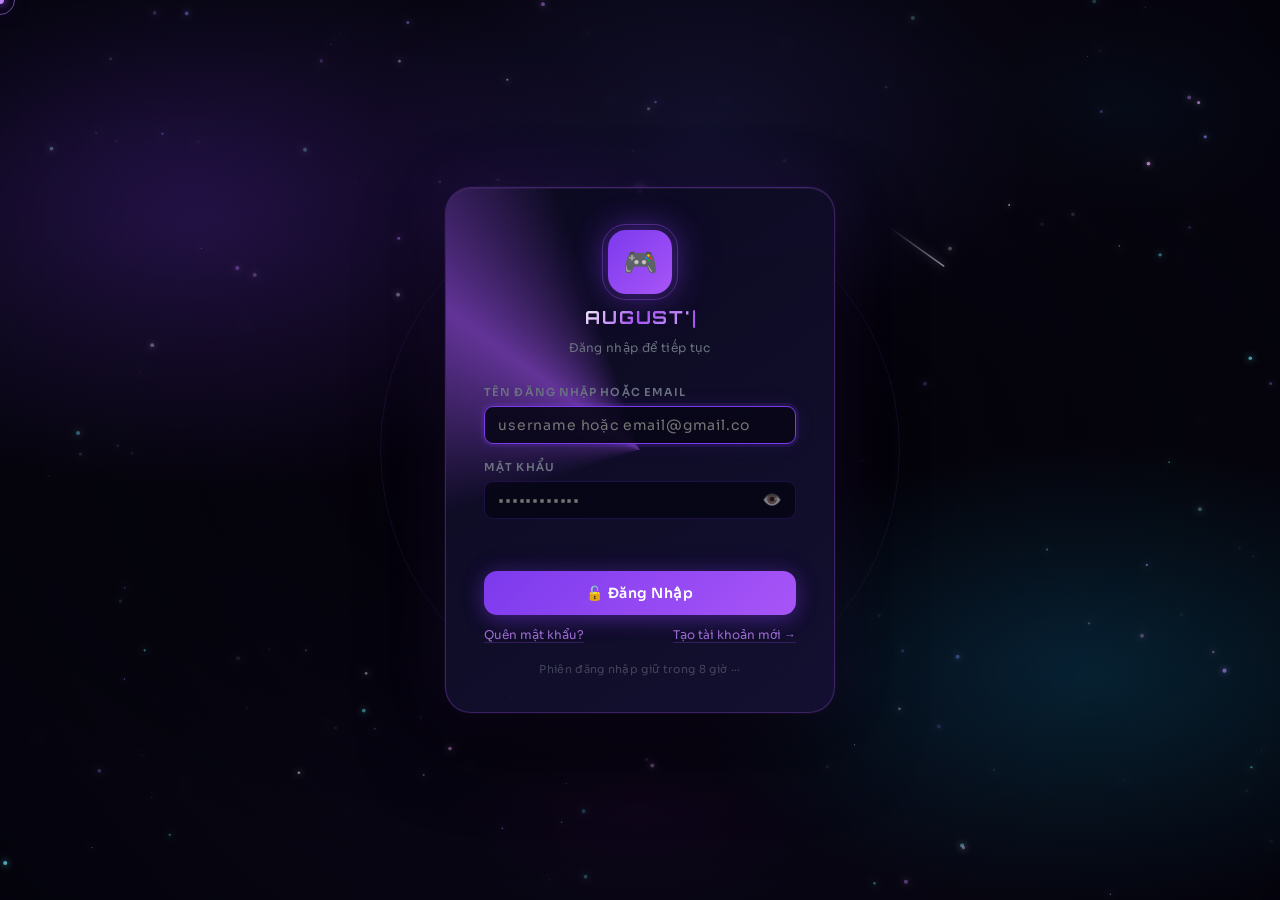
==== commit a2a29681: "Add files via upload" ====
--- a/index.html
+++ b/index.html
@@ -7,145 +7,398 @@
 <link href="https://fonts.googleapis.com/css2?family=Orbitron:wght@400;600;700;900&family=Sora:wght@300;400;600&display=swap" rel="stylesheet">
 <link rel="stylesheet" href="style.css">
 <style>
-/* ── LOGIN GATE ── */
+/* ══════════════════════════════════════
+   LOGIN GATE
+══════════════════════════════════════ */
 #loginGate {
   position:fixed; inset:0; z-index:9999;
   display:none; align-items:center; justify-content:center;
-  background:var(--bg);
-  animation: loginFadeIn .5s ease;
-}
-@keyframes loginFadeIn  { from { opacity:0 } to { opacity:1 } }
-@keyframes loginFadeOut { from { opacity:1 } to { opacity:0 } }
-
+  background: transparent;
+  animation: loginFadeIn .6s ease;
+}
+@keyframes loginFadeIn  { from{opacity:0} to{opacity:1} }
+@keyframes loginFadeOut { from{opacity:1} to{opacity:0} }
+
+/* Canvas nền riêng cho login (hiện trên cùng) */
+#loginBgCanvas {
+  position:absolute; inset:0; z-index:0; pointer-events:none;
+}
+
+/* Con trỏ & ring — nâng z-index lên trên loginGate */
+.cur-dot  { z-index:10001 !important; }
+.cur-ring { z-index:10000 !important; }
+
+/* Lớp glow nền */
 .login-bg-blur {
-  position:absolute; inset:0; pointer-events:none;
-  background: radial-gradient(ellipse 60% 50% at 20% 30%, rgba(124,58,237,.18) 0%, transparent 70%),
-              radial-gradient(ellipse 50% 40% at 80% 70%, rgba(168,85,247,.13) 0%, transparent 70%),
-              radial-gradient(ellipse 40% 35% at 60% 20%, rgba(99,102,241,.1) 0%, transparent 70%);
-}
-
+  position:absolute; inset:0; pointer-events:none; z-index:1;
+  background:
+    radial-gradient(ellipse 55% 45% at 15% 25%, rgba(124,58,237,.22) 0%, transparent 65%),
+    radial-gradient(ellipse 50% 40% at 85% 75%, rgba(6,182,212,.15)  0%, transparent 65%),
+    radial-gradient(ellipse 40% 35% at 55% 15%, rgba(99,102,241,.12) 0%, transparent 65%),
+    radial-gradient(ellipse 60% 50% at 50% 50%, rgba(0,0,0,.88)      0%, transparent 100%);
+}
+
+/* ── Orbit rings ── */
+.login-orbit {
+  position:absolute; border-radius:50%; pointer-events:none; z-index:2;
+  border:1px solid rgba(168,85,247,.13);
+}
+.login-orbit-1 {
+  width:520px; height:520px;
+  top:50%; left:50%; transform:translate(-50%,-50%);
+  animation: orbitSpin1 18s linear infinite;
+  border-color: rgba(168,85,247,.1);
+}
+.login-orbit-2 {
+  width:360px; height:360px;
+  top:50%; left:50%; transform:translate(-50%,-50%);
+  animation: orbitSpin2 12s linear infinite reverse;
+  border-color: rgba(6,182,212,.1);
+}
+.login-orbit-3 {
+  width:200px; height:200px;
+  top:50%; left:50%; transform:translate(-50%,-50%);
+  animation: orbitSpin1 7s linear infinite;
+  border-color: rgba(192,132,252,.14);
+}
+/* Chấm chạy trên orbit */
+.login-orbit::before {
+  content:''; position:absolute;
+  width:6px; height:6px; border-radius:50%;
+  top:-3px; left:50%; margin-left:-3px;
+  background: radial-gradient(circle, #c084fc, #7c3aed);
+  box-shadow: 0 0 10px #a855f7, 0 0 20px rgba(168,85,247,.5);
+}
+.login-orbit-2::before {
+  width:5px; height:5px; top:-2.5px; margin-left:-2.5px;
+  background: radial-gradient(circle, #67e8f9, #0891b2);
+  box-shadow: 0 0 10px #06b6d4, 0 0 20px rgba(6,182,212,.5);
+}
+.login-orbit-3::before {
+  width:4px; height:4px; top:-2px; margin-left:-2px;
+  background: radial-gradient(circle, #f0abfc, #a855f7);
+  box-shadow: 0 0 8px #c084fc;
+}
+@keyframes orbitSpin1 { to { transform:translate(-50%,-50%) rotate(360deg) } }
+@keyframes orbitSpin2 { to { transform:translate(-50%,-50%) rotate(360deg) } }
+
+/* ── Login box ── */
 #loginBox {
-  position:relative; z-index:1;
-  background: linear-gradient(145deg, rgba(15,15,36,.97), rgba(22,22,58,.95));
-  border: 1px solid rgba(168,85,247,.28);
-  border-radius: 24px;
-  padding: 40px 36px 36px;
-  width: 380px; max-width: 94vw;
-  box-shadow: 0 32px 80px rgba(0,0,0,.6), 0 0 60px rgba(124,58,237,.12);
-  transition: border-color .3s, box-shadow .3s;
-}
-
+  position:relative; z-index:3;
+  background: linear-gradient(145deg, rgba(12,10,32,.96), rgba(20,16,50,.96));
+  border: 1px solid rgba(168,85,247,.3);
+  border-radius: 26px;
+  padding: 42px 38px 36px;
+  width: 390px; max-width: 94vw;
+  box-shadow:
+    0 0 0 1px rgba(168,85,247,.06),
+    0 32px 80px rgba(0,0,0,.7),
+    0 0 60px rgba(124,58,237,.18),
+    inset 0 1px 0 rgba(255,255,255,.06);
+  transition: border-color .4s, box-shadow .4s;
+  animation: loginBoxIn .65s cubic-bezier(.34,1.4,.64,1) both;
+  overflow: hidden;
+}
+@keyframes loginBoxIn {
+  from { opacity:0; transform:scale(.88) translateY(30px) }
+  to   { opacity:1; transform:scale(1)   translateY(0) }
+}
+
+/* Shimmer sweep trên box */
+#loginBox::before {
+  content:''; position:absolute;
+  top:0; left:-100%; width:60%; height:100%;
+  background: linear-gradient(90deg, transparent, rgba(168,85,247,.07), transparent);
+  animation: loginShimmer 4s ease-in-out infinite;
+  pointer-events:none;
+}
+@keyframes loginShimmer { 0%{left:-100%} 60%,100%{left:140%} }
+
+/* Pulse border glow */
+#loginBox::after {
+  content:''; position:absolute; inset:-1px; border-radius:27px; z-index:-1;
+  background: conic-gradient(from var(--angle,0deg), transparent 70%, rgba(168,85,247,.55) 85%, transparent 95%);
+  animation: loginBorderSpin 4s linear infinite;
+}
+@property --angle { syntax:'<angle>'; initial-value:0deg; inherits:false; }
+@keyframes loginBorderSpin { to { --angle: 360deg } }
+
+/* ── Logo ── */
 .login-logo {
-  display:flex; flex-direction:column; align-items:center; gap:10px;
-  margin-bottom:28px;
+  display:flex; flex-direction:column; align-items:center; gap:12px;
+  margin-bottom:30px;
 }
 .login-logo-icon {
-  width:56px; height:56px;
+  position:relative;
+  width:64px; height:64px;
   background: linear-gradient(135deg, var(--accent), var(--accent2));
-  border-radius:16px;
+  border-radius:18px;
   display:flex; align-items:center; justify-content:center;
-  font-size:26px;
-  box-shadow: 0 0 30px rgba(124,58,237,.45);
-  animation: float 3s ease-in-out infinite;
-}
+  font-size:28px;
+  box-shadow: 0 0 30px rgba(124,58,237,.5), 0 0 60px rgba(124,58,237,.2);
+  animation: loginIconFloat 3.5s ease-in-out infinite;
+}
+.login-logo-icon::after {
+  content:''; position:absolute; inset:-6px; border-radius:24px;
+  border:1px solid rgba(168,85,247,.35);
+  animation: loginIconRing 3.5s ease-in-out infinite;
+}
+@keyframes loginIconFloat { 0%,100%{transform:translateY(0) rotate(0deg)} 50%{transform:translateY(-8px) rotate(3deg)} }
+@keyframes loginIconRing  { 0%,100%{opacity:.6;transform:scale(1)} 50%{opacity:1;transform:scale(1.08)} }
+
 .login-title {
-  font-family:'Orbitron',sans-serif; font-size:17px; font-weight:700;
-  background: linear-gradient(135deg, var(--accent2), var(--neon));
+  font-family:'Orbitron',sans-serif; font-size:18px; font-weight:700;
+  background: linear-gradient(135deg, #fff 0%, var(--accent2) 50%, var(--neon) 100%);
   -webkit-background-clip:text; -webkit-text-fill-color:transparent;
-  letter-spacing:.08em; text-align:center;
-}
+  letter-spacing:.1em; text-align:center;
+  text-shadow: none;
+}
+/* Typing cursor effect trên title */
+.login-title-cursor {
+  display:inline-block; width:2px; height:1em;
+  background: var(--accent2); margin-left:2px;
+  animation: blink .8s step-end infinite;
+  vertical-align:text-bottom; border-radius:1px;
+}
+@keyframes blink { 0%,100%{opacity:1} 50%{opacity:0} }
+
 .login-sub {
   font-size:12px; color:var(--muted); text-align:center;
-}
-
-.login-field {
-  margin-bottom:14px;
-}
+  letter-spacing:.03em;
+}
+
+/* ── Field ── */
+.login-field { margin-bottom:16px; }
 .login-field label {
   display:block; font-size:11px; font-weight:600;
-  color:var(--muted); text-transform:uppercase; letter-spacing:.08em;
-  margin-bottom:6px;
+  color:var(--muted); text-transform:uppercase; letter-spacing:.1em;
+  margin-bottom:7px;
 }
 .login-pw-wrap {
   position:relative; display:flex; align-items:center;
 }
 .login-pw-wrap .fi {
-  padding-right:42px; width:100%;
-  background:rgba(4,4,14,.7);
-  border-color: rgba(120,60,255,.22);
-  font-size:14px; letter-spacing:.04em;
+  padding-right:44px; width:100%;
+  background: rgba(4,4,18,.75);
+  border-color: rgba(120,60,255,.2);
+  font-size:14px; letter-spacing:.06em;
+  transition: border-color .25s, box-shadow .25s, background .25s;
 }
 .login-pw-wrap .fi:focus {
-  border-color:var(--accent);
-  box-shadow:0 0 0 3px rgba(124,58,237,.12);
+  border-color: var(--accent);
+  box-shadow: 0 0 0 3px rgba(124,58,237,.14), 0 0 20px rgba(124,58,237,.1);
+  background: rgba(8,6,24,.9);
 }
 .login-pw-wrap .fi.err {
   border-color:var(--red) !important;
   box-shadow:0 0 0 3px rgba(239,68,68,.1) !important;
 }
 .eye-btn {
-  position:absolute; right:11px;
+  position:absolute; right:12px;
   background:none; border:none; cursor:pointer;
-  font-size:16px; line-height:1; padding:0;
-  opacity:.6; transition:opacity .2s;
+  font-size:16px; line-height:1; padding:2px;
+  opacity:.5; transition:opacity .2s;
 }
 .eye-btn:hover { opacity:1; }
 
+/* ── Error ── */
 .login-err {
-  display:flex; align-items:center; gap:7px;
+  display:flex; align-items:center; gap:8px;
   background: rgba(239,68,68,.08);
-  border: 1px solid rgba(239,68,68,.25);
-  border-radius:9px; padding:9px 13px;
+  border: 1px solid rgba(239,68,68,.22);
+  border-radius:10px; padding:10px 14px;
   font-size:12px; color:#fca5a5;
   margin-bottom:14px;
-  opacity:0; transform:translateY(-4px);
-  transition: opacity .25s, transform .25s;
+  opacity:0; transform:translateY(-5px);
+  transition: opacity .3s, transform .3s;
   pointer-events:none;
 }
 .login-err.show { opacity:1; transform:translateY(0); pointer-events:all; }
 
+/* ── Button ── */
 #loginBtn {
-  width:100%; padding:12px;
+  width:100%; padding:13px;
   font-size:14px; font-weight:600;
-  border-radius:12px; border:none; cursor:pointer;
-  font-family:'Sora',sans-serif; letter-spacing:.03em;
+  border-radius:13px; border:none; cursor:pointer;
+  font-family:'Sora',sans-serif; letter-spacing:.04em;
   background: linear-gradient(135deg, var(--accent), var(--accent2));
   color:#fff;
-  box-shadow: 0 4px 20px rgba(124,58,237,.4);
-  transition: all .2s;
-  display:flex; align-items:center; justify-content:center; gap:8px;
-}
+  box-shadow: 0 4px 20px rgba(124,58,237,.4), 0 0 30px rgba(124,58,237,.1);
+  transition: all .25s;
+  display:flex; align-items:center; justify-content:center; gap:9px;
+  position:relative; overflow:hidden;
+}
+#loginBtn::before {
+  content:''; position:absolute; inset:0;
+  background: linear-gradient(135deg, rgba(255,255,255,.12), transparent);
+  opacity:0; transition:opacity .25s;
+}
+#loginBtn:hover:not(:disabled)::before { opacity:1; }
 #loginBtn:hover:not(:disabled) {
-  transform:translateY(-1px);
-  box-shadow:0 6px 28px rgba(124,58,237,.55);
-}
-#loginBtn:disabled { cursor:not-allowed; opacity:.85; }
-
+  transform:translateY(-2px);
+  box-shadow: 0 8px 32px rgba(124,58,237,.6), 0 0 50px rgba(168,85,247,.2);
+}
+#loginBtn:active:not(:disabled) { transform:translateY(0); }
+#loginBtn:disabled { cursor:not-allowed; opacity:.8; }
+
+/* ── Spinner ── */
 .login-spinner {
   width:16px; height:16px;
-  border:2px solid rgba(255,255,255,.3);
+  border:2px solid rgba(255,255,255,.25);
   border-top-color:#fff;
   border-radius:50%;
-  animation:spin .6s linear infinite;
+  animation:spin .55s linear infinite;
   flex-shrink:0;
 }
-@keyframes spin { to { transform:rotate(360deg) } }
-
+@keyframes spin { to{transform:rotate(360deg)} }
+
+/* ── Footer ── */
 .login-footer {
-  margin-top:18px; text-align:center;
-  font-size:11px; color:var(--muted); opacity:.6;
-}
-
-/* shake animation */
+  margin-top:20px; text-align:center;
+  font-size:11px; color:var(--muted); opacity:.55;
+  letter-spacing:.03em;
+}
+/* Dấu chấm nhấp nháy */
+.login-dot { display:inline-block; animation:dotPulse 1.4s ease-in-out infinite; }
+.login-dot:nth-child(2){ animation-delay:.2s }
+.login-dot:nth-child(3){ animation-delay:.4s }
+@keyframes dotPulse { 0%,100%{opacity:.3;transform:scale(.8)} 50%{opacity:1;transform:scale(1.2)} }
+
+/* ── Shake ── */
 @keyframes shake {
-  0%,100% { transform:translateX(0) }
-  18%      { transform:translateX(-7px) }
-  36%      { transform:translateX(7px) }
-  54%      { transform:translateX(-5px) }
-  72%      { transform:translateX(5px) }
-  88%      { transform:translateX(-3px) }
-}
-#loginBox.shake { animation:shake .42s ease; }
+  0%,100%{transform:translateX(0)}
+  18%{transform:translateX(-8px)}
+  36%{transform:translateX(8px)}
+  54%{transform:translateX(-5px)}
+  72%{transform:translateX(5px)}
+  88%{transform:translateX(-3px)}
+}
+#loginBox.shake { animation:shake .44s ease; }
+
+/* ══════════════════════════════════════
+   AUTH SYSTEM — panels, buttons, links
+══════════════════════════════════════ */
+
+/* Panel transition */
+@keyframes authPanelIn {
+  from { opacity:0; transform:translateY(10px) scale(.97) }
+  to   { opacity:1; transform:translateY(0)    scale(1)   }
+}
+
+/* loginBox mở rộng khi register (có 2 cột) */
+#loginBox {
+  transition: width .35s cubic-bezier(.34,1.2,.64,1),
+              padding .35s, border-color .4s, box-shadow .4s;
+}
+#authPanelRegister { min-width: 0; }
+
+/* 2-cột trong form đăng ký */
+.auth-row2 {
+  display: grid;
+  grid-template-columns: 1fr 1fr;
+  gap: 0 12px;
+}
+@media (max-width: 500px) {
+  .auth-row2 { grid-template-columns: 1fr; }
+  #loginBox  { width: 94vw !important; padding: 28px 18px 22px !important; }
+}
+
+/* Khi panel register active thì box rộng hơn */
+#authPanelRegister:not([style*="none"]) ~ * { display: none }
+
+/* Nút chính — thay #loginBtn cũ */
+.auth-btn {
+  width: 100%;
+  padding: 13px;
+  font-size: 14px; font-weight: 600;
+  border-radius: 13px; border: none; cursor: pointer;
+  font-family: 'Sora', sans-serif; letter-spacing: .04em;
+  background: linear-gradient(135deg, var(--accent), var(--accent2));
+  color: #fff;
+  box-shadow: 0 4px 20px rgba(124,58,237,.4), 0 0 30px rgba(124,58,237,.1);
+  transition: all .25s;
+  display: flex; align-items: center; justify-content: center; gap: 9px;
+  position: relative; overflow: hidden;
+  margin-bottom: 12px;
+}
+.auth-btn::before {
+  content: ''; position: absolute; inset: 0;
+  background: linear-gradient(135deg, rgba(255,255,255,.12), transparent);
+  opacity: 0; transition: opacity .25s;
+}
+.auth-btn:hover:not(:disabled)::before { opacity: 1; }
+.auth-btn:hover:not(:disabled) {
+  transform: translateY(-2px);
+  box-shadow: 0 8px 32px rgba(124,58,237,.6), 0 0 50px rgba(168,85,247,.2);
+}
+.auth-btn:active:not(:disabled) { transform: translateY(0); }
+.auth-btn:disabled { cursor: not-allowed; opacity: .8; }
+
+/* Links dưới form */
+.auth-links {
+  display: flex;
+  justify-content: space-between;
+  flex-wrap: wrap;
+  gap: 6px;
+  margin-top: 2px;
+}
+.auth-links span {
+  font-size: 12px;
+  color: var(--accent3);
+  cursor: pointer;
+  opacity: .8;
+  transition: opacity .18s;
+  text-decoration: underline;
+  text-underline-offset: 3px;
+  text-decoration-color: rgba(168,85,247,.3);
+}
+.auth-links span:hover { opacity: 1; }
+
+/* Nút link nhỏ (gửi lại OTP) */
+.auth-link-btn {
+  background: none; border: none;
+  color: var(--accent3); font-family: 'Sora', sans-serif;
+  font-size: 12px; cursor: pointer;
+  text-decoration: underline;
+  text-underline-offset: 3px;
+  opacity: .8; transition: opacity .18s;
+  margin-left: auto;
+}
+.auth-link-btn:hover { opacity: 1; }
+.auth-link-btn:disabled { opacity: .4; cursor: not-allowed; }
+
+/* OTP info box */
+.otp-info-box {
+  display: flex;
+  align-items: center;
+  gap: 14px;
+  background: rgba(124,58,237,.1);
+  border: 1px solid rgba(168,85,247,.25);
+  border-radius: 12px;
+  padding: 13px 16px;
+  font-size: 13px;
+  color: var(--muted);
+  line-height: 1.6;
+}
+.otp-info-icon { font-size: 26px; flex-shrink: 0; }
+
+/* OTP input to và căn giữa */
+.otp-input {
+  font-family: 'Orbitron', monospace !important;
+  font-size: 22px !important;
+  font-weight: 700 !important;
+  letter-spacing: .35em !important;
+  text-align: center;
+  color: var(--accent3) !important;
+}
+
+/* Timer row */
+.otp-timer-row {
+  display: flex;
+  align-items: center;
+  gap: 10px;
+  margin-bottom: 10px;
+}
 
 /* ── NOTES GRID ── */
 .notes-grid { display:grid; grid-template-columns:repeat(auto-fill,minmax(280px,1fr)); gap:16px }
@@ -178,31 +431,141 @@
 
 <!-- ── LOGIN GATE ── -->
 <div id="loginGate">
+  <canvas id="loginBgCanvas"></canvas>
   <div class="login-bg-blur"></div>
+  <div class="login-orbit login-orbit-1"></div>
+  <div class="login-orbit login-orbit-2"></div>
+  <div class="login-orbit login-orbit-3"></div>
+
   <div id="loginBox">
+    <!-- Logo chung -->
     <div class="login-logo">
       <div class="login-logo-icon">🎮</div>
-      <div class="login-title">ROBLOX MANAGER</div>
-      <div class="login-sub">Nhập mật khẩu để tiếp tục</div>
-    </div>
-
-    <div class="login-field">
-      <label>Mật khẩu</label>
-      <div class="login-pw-wrap">
-        <input class="fi" id="loginInput" type="password" placeholder="••••••••••••">
-        <button class="eye-btn" type="button" onclick="togglePw()" title="Hiện/ẩn mật khẩu">
-          <span id="eyeIcon">👁️</span>
-        </button>
-      </div>
-    </div>
-
-    <div class="login-err" id="loginErr">
-      🔒 Mật khẩu không đúng, vui lòng thử lại.
-    </div>
-
-    <button id="loginBtn" onclick="doLogin()">🔓 Vào Dashboard</button>
-
-    <div class="login-footer">Phiên đăng nhập giữ trong 8 giờ</div>
+      <div class="login-title" id="loginTitle"></div>
+      <div class="login-sub" id="authSub">Đăng nhập để tiếp tục</div>
+    </div>
+
+    <!-- ══ PANEL: ĐĂNG NHẬP ══ -->
+    <div id="authPanelLogin">
+      <div class="login-field">
+        <label>Tên đăng nhập hoặc Email</label>
+        <div class="login-pw-wrap">
+          <input class="fi" id="loginIdent" type="text" placeholder="username hoặc email@gmail.com" autocomplete="username">
+        </div>
+      </div>
+      <div class="login-field">
+        <label>Mật khẩu</label>
+        <div class="login-pw-wrap">
+          <input class="fi" id="loginPw" type="password" placeholder="••••••••••••" autocomplete="current-password">
+          <button class="eye-btn" type="button" onclick="toggleAuthPw('loginPw','eyeLogin')"><span id="eyeLogin">👁️</span></button>
+        </div>
+      </div>
+      <div class="login-err" id="loginErr"></div>
+      <button class="auth-btn" id="loginBtn" onclick="doLogin()">🔓 Đăng Nhập</button>
+      <div class="auth-links">
+        <span onclick="switchPanel('forgot')">Quên mật khẩu?</span>
+        <span onclick="switchPanel('register')">Tạo tài khoản mới →</span>
+      </div>
+    </div>
+
+    <!-- ══ PANEL: ĐĂNG KÝ ══ -->
+    <div id="authPanelRegister" style="display:none">
+      <div class="auth-row2">
+        <div class="login-field">
+          <label>Email *</label>
+          <input class="fi" id="regEmail" type="email" placeholder="email@gmail.com" autocomplete="email">
+        </div>
+        <div class="login-field">
+          <label>Tên đăng nhập *</label>
+          <input class="fi" id="regUsername" type="text" placeholder="username" autocomplete="username">
+        </div>
+      </div>
+      <div class="auth-row2">
+        <div class="login-field">
+          <label>Mật khẩu *</label>
+          <div class="login-pw-wrap">
+            <input class="fi" id="regPw" type="password" placeholder="Tối thiểu 6 ký tự" autocomplete="new-password">
+            <button class="eye-btn" type="button" onclick="toggleAuthPw('regPw','eyeReg1')"><span id="eyeReg1">👁️</span></button>
+          </div>
+        </div>
+        <div class="login-field">
+          <label>Nhập lại mật khẩu *</label>
+          <div class="login-pw-wrap">
+            <input class="fi" id="regPw2" type="password" placeholder="Xác nhận mật khẩu" autocomplete="new-password">
+            <button class="eye-btn" type="button" onclick="toggleAuthPw('regPw2','eyeReg2')"><span id="eyeReg2">👁️</span></button>
+          </div>
+        </div>
+      </div>
+      <div class="login-err" id="regErr"></div>
+      <button class="auth-btn" id="regBtn" onclick="doRegister()">📧 Gửi Mã Xác Nhận</button>
+      <div class="auth-links">
+        <span onclick="switchPanel('login')">← Đã có tài khoản? Đăng nhập</span>
+      </div>
+    </div>
+
+    <!-- ══ PANEL: OTP ══ -->
+    <div id="authPanelOtp" style="display:none">
+      <div class="otp-info-box">
+        <div class="otp-info-icon">📨</div>
+        <div>
+          Mã OTP đã được gửi đến<br>
+          <strong id="otpEmailHint" style="color:var(--accent3)"></strong>
+        </div>
+      </div>
+      <div class="login-field" style="margin-top:14px">
+        <label>Mã OTP (6 chữ số)</label>
+        <input class="fi otp-input" id="otpInput" type="text" inputmode="numeric" maxlength="6" placeholder="_ _ _ _ _ _" autocomplete="one-time-code">
+      </div>
+      <div class="otp-timer-row">
+        <span style="color:var(--muted);font-size:12px">Còn lại:</span>
+        <span id="otpCountdown" style="color:var(--accent3);font-family:'Orbitron',sans-serif;font-size:13px;font-weight:700">5:00</span>
+        <button id="resendOtpBtn" class="auth-link-btn" onclick="resendOtp()">Gửi lại mã</button>
+      </div>
+      <div class="login-err" id="otpErr"></div>
+      <button class="auth-btn" id="otpBtn" onclick="verifyOtp()">✅ Xác Nhận OTP</button>
+      <div class="auth-links">
+        <span onclick="switchPanel('login')">← Quay lại đăng nhập</span>
+      </div>
+    </div>
+
+    <!-- ══ PANEL: QUÊN MẬT KHẨU ══ -->
+    <div id="authPanelForgot" style="display:none">
+      <div class="login-field">
+        <label>Email đã đăng ký</label>
+        <input class="fi" id="forgotEmail" type="email" placeholder="email@gmail.com" autocomplete="email">
+      </div>
+      <div class="login-err" id="forgotErr"></div>
+      <button class="auth-btn" id="forgotBtn" onclick="doForgot()">📧 Gửi Mã Khôi Phục</button>
+      <div class="auth-links">
+        <span onclick="switchPanel('login')">← Quay lại đăng nhập</span>
+      </div>
+    </div>
+
+    <!-- ══ PANEL: ĐẶT LẠI MẬT KHẨU ══ -->
+    <div id="authPanelResetPw" style="display:none">
+      <div class="login-field">
+        <label>Mật khẩu mới</label>
+        <div class="login-pw-wrap">
+          <input class="fi" id="resetPwInput" type="password" placeholder="Tối thiểu 6 ký tự" autocomplete="new-password">
+          <button class="eye-btn" type="button" onclick="toggleAuthPw('resetPwInput','eyeReset1')"><span id="eyeReset1">👁️</span></button>
+        </div>
+      </div>
+      <div class="login-field">
+        <label>Nhập lại mật khẩu mới</label>
+        <div class="login-pw-wrap">
+          <input class="fi" id="resetPwInput2" type="password" placeholder="Xác nhận mật khẩu" autocomplete="new-password">
+          <button class="eye-btn" type="button" onclick="toggleAuthPw('resetPwInput2','eyeReset2')"><span id="eyeReset2">👁️</span></button>
+        </div>
+      </div>
+      <div class="login-err" id="resetPwErr"></div>
+      <button class="auth-btn" id="resetPwBtn" onclick="doResetPw()">🔑 Đặt Lại Mật Khẩu</button>
+    </div>
+
+    <!-- Footer chung -->
+    <div class="login-footer">
+      Phiên đăng nhập giữ trong 8 giờ
+      <span class="login-dot">·</span><span class="login-dot">·</span><span class="login-dot">·</span>
+    </div>
   </div>
 </div>
 
@@ -220,7 +583,7 @@
     <div class="nav-item" onclick="gotoView('stats',this)"><span class="ico">📊</span>Thống Kê</div>
     <div class="nav-item" onclick="gotoView('robux',this)"><span class="ico">💎</span>Robux</div>
     <div class="sb-sec">Khác</div>
-    <div class="nav-item" onclick="gotoView('snake',this)"><span class="ico">🐍</span>Rắn Săn Mồi</div>
+    <div class="nav-item" onclick="gotoView('games',this)"><span class="ico">🕹️</span>Game<span class="nav-badge" id="badgeGames">4</span></div>
     <div class="nav-item" onclick="gotoView('notif',this)"><span class="ico">🔔</span>Thông Báo</div>
     <div class="nav-item" onclick="gotoView('notes',this)"><span class="ico">📝</span>Ghi Chú<span class="nav-badge" id="notesCount">0</span></div>
     <div class="nav-item" onclick="gotoView('settings',this)"><span class="ico">⚙️</span>Cài Đặt</div>
@@ -350,6 +713,11 @@
             <div class="settings-item-info"><div class="settings-item-label" style="color:var(--red)">Reset Kỷ Lục Rắn</div><div class="settings-item-sub">Xóa điểm cao nhất game rắn</div></div>
             <button class="btn btn-danger btn-sm" onclick="resetSnakeBest()">🔄 Reset</button>
           </div>
+          <div class="settings-divider"></div>
+          <div class="settings-item">
+            <div class="settings-item-info"><div class="settings-item-label" style="color:var(--red)">Đăng Xuất</div><div class="settings-item-sub">Kết thúc phiên đăng nhập hiện tại</div></div>
+            <button class="btn btn-danger btn-sm" onclick="doLogout()">🚪 Đăng Xuất</button>
+          </div>
         </div>
         <div class="settings-section settings-about">
           <div class="settings-section-title">ℹ️ Thông Tin</div>
@@ -395,14 +763,113 @@
       <div class="notes-grid" id="notesGrid"></div>
     </div>
 
-    <!-- SNAKE VIEW -->
+    <!-- GAMES HUB VIEW -->
+    <div class="view" id="view-games">
+      <div class="topbar">
+        <div class="page-title">🕹️ Game</div>
+        <div class="topbar-actions">
+          <div class="snake-score-display">Chọn game để bắt đầu!</div>
+        </div>
+      </div>
+      <div class="games-hub-grid">
+        <!-- Rắn Săn Mồi -->
+        <div class="game-hub-card" onclick="launchGame('snake')">
+          <div class="ghc-glow" style="--gc:124,58,237"></div>
+          <div class="ghc-icon">🐍</div>
+          <div class="ghc-info">
+            <div class="ghc-title">Rắn Săn Mồi</div>
+            <div class="ghc-desc">Điều khiển con rắn ăn mồi, tránh đụng tường và chính mình. Lên cấp tốc độ tăng dần!</div>
+            <div class="ghc-tags">
+              <span class="ghc-tag">WASD / Mũi tên</span>
+              <span class="ghc-tag">Space = Pause</span>
+            </div>
+            <div class="ghc-best">Kỷ lục: <span id="hubSnakeBest" style="color:var(--yellow);font-family:'Orbitron',sans-serif">0</span></div>
+          </div>
+          <button class="btn btn-primary ghc-btn">▶ Chơi</button>
+        </div>
+        <!-- Dò Mìn -->
+        <div class="game-hub-card" onclick="launchGame('mine')">
+          <div class="ghc-glow" style="--gc:239,68,68"></div>
+          <div class="ghc-icon">💣</div>
+          <div class="ghc-info">
+            <div class="ghc-title">Dò Mìn</div>
+            <div class="ghc-desc">Tìm tất cả ô an toàn mà không chạm mìn. Nhấp chuột phải để cắm cờ, trái để mở ô.</div>
+            <div class="ghc-tags">
+              <span class="ghc-tag">Click = Mở ô</span>
+              <span class="ghc-tag">Chuột phải = Cờ</span>
+            </div>
+            <div class="ghc-best">Kỷ lục: <span id="hubMineBest" style="color:var(--yellow);font-family:'Orbitron',sans-serif">--</span></div>
+          </div>
+          <button class="btn btn-primary ghc-btn" style="background:linear-gradient(135deg,#be123c,#f43f5e);box-shadow:0 4px 18px rgba(239,68,68,.35)">▶ Chơi</button>
+        </div>
+        <!-- Lật Bài -->
+        <div class="game-hub-card" onclick="launchGame('memory')">
+          <div class="ghc-glow" style="--gc:5,150,105"></div>
+          <div class="ghc-icon">🃏</div>
+          <div class="ghc-info">
+            <div class="ghc-title">Lật Bài Trí Nhớ</div>
+            <div class="ghc-desc">Lật 2 bài mỗi lượt, tìm các cặp giống nhau. Hoàn thành nhanh nhất có thể!</div>
+            <div class="ghc-tags">
+              <span class="ghc-tag">Click = Lật bài</span>
+              <span class="ghc-tag">16 cặp bài</span>
+            </div>
+            <div class="ghc-best">Kỷ lục: <span id="hubMemoryBest" style="color:var(--yellow);font-family:'Orbitron',sans-serif">--</span></div>
+          </div>
+          <button class="btn btn-primary ghc-btn" style="background:linear-gradient(135deg,#059669,#10b981);box-shadow:0 4px 18px rgba(16,185,129,.35)">▶ Chơi</button>
+        </div>
+        <!-- Tetris -->
+        <div class="game-hub-card" onclick="launchGame('tetris')">
+          <div class="ghc-glow" style="--gc:8,145,178"></div>
+          <div class="ghc-icon">🧱</div>
+          <div class="ghc-info">
+            <div class="ghc-title">Tetris</div>
+            <div class="ghc-desc">Xếp các khối rơi thành hàng ngang hoàn chỉnh để ghi điểm. Tốc độ tăng theo cấp độ!</div>
+            <div class="ghc-tags">
+              <span class="ghc-tag">← → = Di chuyển</span>
+              <span class="ghc-tag">↑ = Xoay</span>
+              <span class="ghc-tag">↓ = Rơi nhanh</span>
+              <span class="ghc-tag">Space = Rơi thẳng</span>
+            </div>
+            <div class="ghc-best">Kỷ lục: <span id="hubTetrisBest" style="color:var(--yellow);font-family:'Orbitron',sans-serif">0</span></div>
+          </div>
+          <button class="btn btn-primary ghc-btn" style="background:linear-gradient(135deg,#0891b2,#06b6d4);box-shadow:0 4px 18px rgba(6,182,212,.35)">▶ Chơi</button>
+        </div>
+        <!-- Chess -->
+        <div class="game-hub-card" onclick="launchGame('chess')">
+          <div class="ghc-glow" style="--gc:161,98,7"></div>
+          <div class="ghc-icon">♟️</div>
+          <div class="ghc-info">
+            <div class="ghc-title">Cờ Vua</div>
+            <div class="ghc-desc">Thách đấu AI 3 cấp độ, chơi cùng bạn bè offline, hoặc đấu online realtime qua Firebase. Bàn cờ đẹp, hỗ trợ mobile!</div>
+            <div class="ghc-tags">
+              <span class="ghc-tag">🤖 vs AI</span>
+              <span class="ghc-tag">🤝 2 người offline</span>
+              <span class="ghc-tag">🌐 Online</span>
+              <span class="ghc-tag">♟ Phong cấp</span>
+            </div>
+            <div class="ghc-best">Mở trang chơi riêng ✨</div>
+          </div>
+          <button class="btn ghc-btn" style="background:linear-gradient(135deg,#a16207,#eab308);box-shadow:0 4px 18px rgba(234,179,8,.35);color:#fff;width:100%;justify-content:center">♟️ Chơi Chess</button>
+        </div>
+      </div>
+    </div>
+
+    <!-- SNAKE GAME VIEW -->
     <div class="view" id="view-snake">
       <div class="topbar">
-        <div class="page-title">Rắn Săn Mồi</div>
+        <div class="page-title">🐍 Rắn Săn Mồi</div>
         <div class="topbar-actions">
+          <button class="btn btn-ghost btn-sm" onclick="gotoView('games', document.querySelector('.nav-item:nth-child(7)'))">← Về Game Hub</button>
           <div class="snake-score-display">Điểm: <span id="snakeScoreTop">0</span></div>
           <div class="snake-score-display">Cao nhất: <span id="snakeBestTop">0</span></div>
         </div>
+      </div>
+      <!-- Hướng dẫn -->
+      <div class="game-guide-bar">
+        <span class="ggb-item"><kbd>W A S D</kbd> hoặc <kbd>↑ ↓ ← →</kbd> Điều khiển hướng</span>
+        <span class="ggb-item"><kbd>Space</kbd> Tạm dừng / Tiếp tục</span>
+        <span class="ggb-item">🍎 +10~×level điểm &nbsp;⭐ +25×level điểm bonus</span>
+        <span class="ggb-item">Rắn xuyên tường được!</span>
       </div>
       <div class="snake-wrap">
         <div class="snake-panel">
@@ -433,6 +900,137 @@
       </div>
     </div>
 
+    <!-- MINESWEEPER VIEW -->
+    <div class="view" id="view-mine">
+      <div class="topbar">
+        <div class="page-title">💣 Dò Mìn</div>
+        <div class="topbar-actions">
+          <button class="btn btn-ghost btn-sm" onclick="gotoView('games', document.querySelector('.nav-item:nth-child(7)'))">← Về Game Hub</button>
+          <div class="snake-score-display">⏱ <span id="mineTimer">0</span>s</div>
+          <div class="snake-score-display">💣 <span id="mineFlagsLeft">0</span></div>
+        </div>
+      </div>
+      <div class="game-guide-bar">
+        <span class="ggb-item"><kbd>Click trái</kbd> Mở ô</span>
+        <span class="ggb-item"><kbd>Click phải</kbd> Cắm / bỏ cờ 🚩</span>
+        <span class="ggb-item">Số trên ô = số mìn xung quanh</span>
+        <span class="ggb-item">Mở hết ô an toàn = thắng!</span>
+      </div>
+      <div class="mine-layout">
+        <div class="mine-left">
+          <div class="mine-diff-row">
+            <button class="mine-diff-btn active" data-diff="easy" onclick="mineSetDiff(this,'easy')">Dễ<br><span>9×9 · 10 mìn</span></button>
+            <button class="mine-diff-btn" data-diff="med" onclick="mineSetDiff(this,'med')">Vừa<br><span>16×16 · 40 mìn</span></button>
+            <button class="mine-diff-btn" data-diff="hard" onclick="mineSetDiff(this,'hard')">Khó<br><span>16×30 · 99 mìn</span></button>
+          </div>
+          <div id="mineBoardWrap">
+            <div id="mineBoard"></div>
+          </div>
+          <div id="mineMsg" class="mine-msg"></div>
+        </div>
+        <div class="mine-right">
+          <div class="snake-info-card"><div class="snake-info-label">Thời gian</div><div class="snake-info-val" id="mineTimerBig" style="color:var(--accent3)">0s</div></div>
+          <div class="snake-info-card"><div class="snake-info-label">Cờ còn lại</div><div class="snake-info-val" id="mineFlagsLeftBig" style="color:var(--red)">0</div></div>
+          <div class="snake-info-card"><div class="snake-info-label">Kỷ lục (Dễ)</div><div class="snake-info-val" id="mineBestEasy" style="color:var(--yellow);font-size:16px">--</div></div>
+          <div class="snake-info-card"><div class="snake-info-label">Kỷ lục (Vừa)</div><div class="snake-info-val" id="mineBestMed" style="color:var(--yellow);font-size:16px">--</div></div>
+          <div class="snake-info-card"><div class="snake-info-label">Kỷ lục (Khó)</div><div class="snake-info-val" id="mineBestHard" style="color:var(--yellow);font-size:16px">--</div></div>
+          <button class="btn btn-ghost btn-sm" style="width:100%;margin-top:4px" onclick="mineNewGame()">🔄 Ván mới</button>
+        </div>
+      </div>
+    </div>
+
+    <!-- MEMORY CARD VIEW -->
+    <div class="view" id="view-memory">
+      <div class="topbar">
+        <div class="page-title">🃏 Lật Bài Trí Nhớ</div>
+        <div class="topbar-actions">
+          <button class="btn btn-ghost btn-sm" onclick="gotoView('games', document.querySelector('.nav-item:nth-child(7)'))">← Về Game Hub</button>
+          <div class="snake-score-display">⏱ <span id="memTimer">0</span>s</div>
+          <div class="snake-score-display">🎯 <span id="memMoves">0</span> lượt</div>
+        </div>
+      </div>
+      <div class="game-guide-bar">
+        <span class="ggb-item"><kbd>Click</kbd> Lật bài</span>
+        <span class="ggb-item">Lật 2 bài mỗi lượt — tìm cặp giống nhau</span>
+        <span class="ggb-item">16 cặp bài, tổng 32 lá</span>
+        <span class="ggb-item">Lật hết = thắng! Ít lượt = nhiều sao ⭐</span>
+      </div>
+      <div class="memory-layout">
+        <div class="memory-main">
+          <div class="memory-grid" id="memoryGrid"></div>
+          <div id="memMsg" class="mine-msg" style="text-align:center;margin-top:16px"></div>
+        </div>
+        <div class="memory-side">
+          <div class="snake-info-card"><div class="snake-info-label">Thời gian</div><div class="snake-info-val" id="memTimerBig" style="color:var(--accent3)">0s</div></div>
+          <div class="snake-info-card"><div class="snake-info-label">Số lượt</div><div class="snake-info-val" id="memMovesBig" style="color:var(--neon)">0</div></div>
+          <div class="snake-info-card"><div class="snake-info-label">Cặp tìm được</div><div class="snake-info-val" id="memPairs" style="color:var(--green)">0 / 16</div></div>
+          <div class="snake-info-card"><div class="snake-info-label">Kỷ lục (lượt)</div><div class="snake-info-val" id="memBest" style="color:var(--yellow);font-size:16px">--</div></div>
+          <div class="memory-how">
+            <div class="snake-ctrl-title">Xếp hạng ⭐</div>
+            <div style="font-size:12px;color:var(--muted);line-height:2">
+              ⭐⭐⭐ ≤ 20 lượt<br>
+              ⭐⭐ ≤ 30 lượt<br>
+              ⭐ ≤ 45 lượt<br>
+              😅 &gt; 45 lượt
+            </div>
+          </div>
+          <button class="btn btn-ghost btn-sm" style="width:100%;margin-top:4px" onclick="memNewGame()">🔄 Ván mới</button>
+        </div>
+      </div>
+    </div>
+
+    <!-- TETRIS VIEW -->
+    <div class="view" id="view-tetris">
+      <div class="topbar">
+        <div class="page-title">🧱 Tetris</div>
+        <div class="topbar-actions">
+          <button class="btn btn-ghost btn-sm" onclick="gotoView('games', document.querySelector('.nav-item:nth-child(7)'))">← Về Game Hub</button>
+          <div class="snake-score-display">Điểm: <span id="tetScoreTop">0</span></div>
+          <div class="snake-score-display">Best: <span id="tetBestTop">0</span></div>
+        </div>
+      </div>
+      <div class="game-guide-bar">
+        <span class="ggb-item"><kbd>← →</kbd> Di chuyển</span>
+        <span class="ggb-item"><kbd>↑</kbd> Xoay khối</span>
+        <span class="ggb-item"><kbd>↓</kbd> Rơi nhanh</span>
+        <span class="ggb-item"><kbd>Space</kbd> Rơi thẳng xuống</span>
+        <span class="ggb-item"><kbd>P</kbd> Tạm dừng</span>
+        <span class="ggb-item">Xóa nhiều hàng cùng lúc = điểm nhân!</span>
+      </div>
+      <div class="snake-wrap" style="justify-content:center">
+        <div class="snake-panel">
+          <canvas id="tetCanvas" width="240" height="480"></canvas>
+          <div class="snake-overlay" id="tetOverlay">
+            <div class="snake-over-icon">🧱</div>
+            <div class="snake-over-title" id="tetOverTitle">Tetris</div>
+            <div class="snake-over-sub" id="tetOverSub">← → Di chuyển · ↑ Xoay · Space Rơi thẳng</div>
+            <button class="btn btn-primary" id="tetStartBtn" onclick="tetStart()" style="background:linear-gradient(135deg,#0891b2,#06b6d4);box-shadow:0 4px 18px rgba(6,182,212,.35)">▶ Bắt Đầu</button>
+          </div>
+        </div>
+        <div class="snake-side">
+          <div class="snake-info-card"><div class="snake-info-label">Điểm</div><div class="snake-info-val" id="tetScore" style="color:var(--accent3)">0</div></div>
+          <div class="snake-info-card"><div class="snake-info-label">Kỷ lục</div><div class="snake-info-val" id="tetBest" style="color:var(--yellow)">0</div></div>
+          <div class="snake-info-card"><div class="snake-info-label">Cấp độ</div><div class="snake-info-val" id="tetLevel" style="color:var(--green)">1</div></div>
+          <div class="snake-info-card"><div class="snake-info-label">Hàng xóa</div><div class="snake-info-val" id="tetLines" style="color:var(--neon)">0</div></div>
+          <div class="snake-info-card" style="padding:12px 16px">
+            <div class="snake-info-label" style="margin-bottom:8px">Khối tiếp theo</div>
+            <canvas id="tetNextCanvas" width="80" height="80"></canvas>
+          </div>
+          <div class="snake-controls">
+            <div class="snake-ctrl-title">Điều khiển</div>
+            <div style="font-size:11px;color:var(--muted);line-height:2.1">
+              <b style="color:var(--accent3)">← →</b> Di chuyển<br>
+              <b style="color:var(--accent3)">↑</b> Xoay khối<br>
+              <b style="color:var(--accent3)">↓</b> Rơi nhanh<br>
+              <b style="color:var(--accent3)">Space</b> Rơi thẳng<br>
+              <b style="color:var(--accent3)">P</b> Tạm dừng
+            </div>
+          </div>
+          <button class="btn btn-ghost btn-sm" style="width:100%;margin-top:8px" onclick="tetReset()">🔄 Chơi Lại</button>
+        </div>
+      </div>
+    </div>
+
   </main>
 </div>
 
@@ -554,8 +1152,187 @@
 <script src="data.js"></script>
 <script src="app.js"></script>
 <script src="snake.js"></script>
+<script src="mine.js"></script>
+<script src="memory.js"></script>
+<script src="tetris.js"></script>
+<script src="games.js"></script>
 <script src="settings.js"></script>
 <script src="notes.js"></script>
+<script>
+// Auto-resize loginBox theo panel đang hiện
+(function() {
+  const _origSwitch = window.switchPanel;
+  // patch sau khi login.js load
+  document.addEventListener('DOMContentLoaded', () => {
+    const box = document.getElementById('loginBox');
+    if (!box) return;
+    const orig = window.switchPanel;
+    window.switchPanel = function(name) {
+      orig(name);
+      if (name === 'register') {
+        box.style.width = '520px';
+      } else {
+        box.style.width = '390px';
+      }
+    };
+  });
+})();
+</script>
 <script src="login.js"></script>
+<script>
+// ══════════════════════════════
+//  LOGIN EFFECTS
+// ══════════════════════════════
+(function() {
+  // ── Typing title effect ──
+  const titleEl = document.getElementById('loginTitle');
+  const fullText = 'AUGUST\'S WEB';
+  let ti = 0;
+  function typeTitle() {
+    if (!titleEl) return;
+    if (ti <= fullText.length) {
+      titleEl.innerHTML = fullText.slice(0, ti) + '<span class="login-title-cursor"></span>';
+      ti++;
+      setTimeout(typeTitle, ti === 1 ? 600 : 80 + Math.random()*40);
+    }
+  }
+  setTimeout(typeTitle, 500);
+
+  // ── Particle canvas cho login ──
+  const cv  = document.getElementById('loginBgCanvas');
+  if (!cv) return;
+  let W, H;
+  const COLORS = ['#c084fc','#818cf8','#67e8f9','#f0abfc','#ffffff','#a5f3fc'];
+
+  // Particles
+  const particles = [];
+  function mkParticle() {
+    return {
+      x:  Math.random() * W,
+      y:  Math.random() * H,
+      r:  Math.random() * 1.8 + 0.3,
+      vx: (Math.random() - 0.5) * 0.3,
+      vy: (Math.random() - 0.5) * 0.3,
+      a:  Math.random() * 0.7 + 0.15,
+      phase: Math.random() * Math.PI * 2,
+      sp:    Math.random() * 0.015 + 0.005,
+      col:   COLORS[Math.floor(Math.random() * COLORS.length)],
+    };
+  }
+  // Shooting stars
+  const shoots = [];
+  function mkShoot() {
+    const ang = (10 + Math.random()*20) * Math.PI / 180;
+    shoots.push({
+      x:  Math.random() * W * 0.8,
+      y:  Math.random() * H * 0.35,
+      vx: Math.cos(ang) * (6 + Math.random()*8),
+      vy: Math.sin(ang) * (6 + Math.random()*8),
+      len: 60 + Math.random()*90,
+      alpha: 1,
+    });
+  }
+  setInterval(() => { if (document.getElementById('loginGate').style.display !== 'none') mkShoot(); }, 2200);
+
+  // Nebula blobs
+  const blobs = [];
+  function mkBlobs() {
+    blobs.length = 0;
+    const defs = [
+      { xp:.15, yp:.2,  rx:240, ry:140, c:'90,30,200',  a:.07 },
+      { xp:.82, yp:.72, rx:280, ry:160, c:'30,70,210',  a:.06 },
+      { xp:.5,  yp:.9,  rx:200, ry:120, c:'160,20,170', a:.055},
+      { xp:.88, yp:.12, rx:180, ry:110, c:'10,130,190', a:.05 },
+      { xp:.3,  yp:.5,  rx:200, ry:120, c:'80,0,160',   a:.045},
+    ];
+    defs.forEach(d => blobs.push({ x:W*d.xp, y:H*d.yp, ...d }));
+  }
+
+  function resize() {
+    W = cv.width  = window.innerWidth;
+    H = cv.height = window.innerHeight;
+    particles.length = 0;
+    for (let i = 0; i < 180; i++) particles.push(mkParticle());
+    mkBlobs();
+  }
+  window.addEventListener('resize', resize);
+  resize();
+
+  let t = 0;
+  function draw() {
+    if (document.getElementById('loginGate').style.display === 'none') return;
+    t++;
+    const ctx = cv.getContext('2d');
+    ctx.clearRect(0, 0, W, H);
+
+    // deep space bg
+    const grd = ctx.createRadialGradient(W*.5,H*.5,0, W*.5,H*.5,Math.max(W,H)*.85);
+    grd.addColorStop(0,  '#0d0620');
+    grd.addColorStop(.5, '#060510');
+    grd.addColorStop(1,  '#010108');
+    ctx.fillStyle = grd;
+    ctx.fillRect(0, 0, W, H);
+
+    // nebula blobs
+    blobs.forEach(n => {
+      ctx.save();
+      const g = ctx.createRadialGradient(n.x, n.y*n.rx/n.ry, 0, n.x, n.y*n.rx/n.ry, n.rx);
+      g.addColorStop(0,   `rgba(${n.c},${n.a})`);
+      g.addColorStop(.55, `rgba(${n.c},${n.a*.35})`);
+      g.addColorStop(1,   `rgba(${n.c},0)`);
+      ctx.scale(1, n.ry/n.rx);
+      ctx.fillStyle = g;
+      ctx.beginPath(); ctx.arc(n.x, n.y*n.rx/n.ry, n.rx, 0, Math.PI*2); ctx.fill();
+      ctx.restore();
+    });
+
+    // particles
+    particles.forEach(p => {
+      p.x += p.vx; p.y += p.vy;
+      if (p.x < 0) p.x = W; if (p.x > W) p.x = 0;
+      if (p.y < 0) p.y = H; if (p.y > H) p.y = 0;
+      const al = p.a * (.5 + .5 * Math.sin(t * p.sp * 60 + p.phase));
+      ctx.globalAlpha = al;
+      ctx.shadowBlur  = 6; ctx.shadowColor = p.col;
+      ctx.fillStyle   = p.col;
+      ctx.beginPath(); ctx.arc(p.x, p.y, p.r, 0, Math.PI*2); ctx.fill();
+      ctx.shadowBlur  = 0; ctx.globalAlpha = 1;
+    });
+
+    // shooting stars
+    for (let i = shoots.length-1; i >= 0; i--) {
+      const s = shoots[i];
+      s.x += s.vx; s.y += s.vy; s.alpha -= 0.018;
+      if (s.alpha <= 0) { shoots.splice(i,1); continue; }
+      const mag = Math.hypot(s.vx, s.vy);
+      const tx = s.x - (s.vx/mag)*s.len, ty = s.y - (s.vy/mag)*s.len;
+      const tg = ctx.createLinearGradient(tx,ty,s.x,s.y);
+      tg.addColorStop(0, 'rgba(255,255,255,0)');
+      tg.addColorStop(1, `rgba(255,255,255,${s.alpha})`);
+      ctx.strokeStyle = tg; ctx.lineWidth = 1.4;
+      ctx.shadowBlur  = 8; ctx.shadowColor = '#d8b4fe';
+      ctx.beginPath(); ctx.moveTo(tx,ty); ctx.lineTo(s.x,s.y); ctx.stroke();
+      ctx.shadowBlur  = 0;
+    }
+
+    requestAnimationFrame(draw);
+  }
+
+  // Khởi chạy khi login hiện
+  const observer = new MutationObserver(() => {
+    if (document.getElementById('loginGate').style.display !== 'none') {
+      resize(); draw();
+    }
+  });
+  observer.observe(document.getElementById('loginGate'), { attributes:true, attributeFilter:['style'] });
+
+  // Chạy ngay nếu đang hiển thị
+  if (document.getElementById('loginGate').style.display !== 'none') draw();
+  // Còn nếu display được set sau (login.js chạy sau)
+  setTimeout(() => {
+    if (document.getElementById('loginGate').style.display !== 'none') draw();
+  }, 100);
+})();
+</script>
 </body>
 </html>
--- a/style.css
+++ b/style.css
@@ -232,4 +232,66 @@
 .about-name { font-family:'Orbitron',sans-serif; font-size:16px; font-weight:700; background:linear-gradient(135deg,var(--accent2),var(--neon)); -webkit-background-clip:text; -webkit-text-fill-color:transparent }
 .about-ver { font-size:11px; color:var(--muted); background:var(--bg2); border:1px solid var(--border); border-radius:99px; padding:3px 12px }
 .about-desc { font-size:12px; color:var(--muted); line-height:1.7; max-width:420px }
-.about-tags { display:flex; gap:6px; flex-wrap:wrap; justify-content:center }+.about-tags { display:flex; gap:6px; flex-wrap:wrap; justify-content:center }
+/* ── GAMES HUB ── */
+.games-hub-grid { display:grid; grid-template-columns:repeat(auto-fill,minmax(340px,1fr)); gap:20px }
+.game-hub-card { background:var(--panel); border:1px solid var(--border); border-radius:20px; padding:22px; display:flex; flex-direction:column; gap:14px; position:relative; overflow:hidden; cursor:pointer; transition:transform .25s,border-color .25s,box-shadow .25s; animation:fadeUp .45s ease both }
+.game-hub-card:hover { transform:translateY(-4px); border-color:rgba(168,85,247,.4); box-shadow:0 12px 40px rgba(0,0,0,.3) }
+.game-hub-card::after { content:''; position:absolute; top:0; left:-100%; width:55%; height:100%; background:linear-gradient(90deg,transparent,rgba(255,255,255,.03),transparent); transition:left .5s }
+.game-hub-card:hover::after { left:140% }
+.ghc-glow { position:absolute; top:-60px; right:-60px; width:160px; height:160px; border-radius:50%; background:radial-gradient(circle, rgba(var(--gc),.18) 0%, transparent 70%); pointer-events:none }
+.ghc-icon { font-size:46px; animation:float 3s ease-in-out infinite }
+.ghc-info { flex:1 }
+.ghc-title { font-family:'Orbitron',sans-serif; font-size:16px; font-weight:700; color:var(--text); margin-bottom:7px }
+.ghc-desc { font-size:12px; color:var(--muted); line-height:1.65; margin-bottom:10px }
+.ghc-tags { display:flex; gap:5px; flex-wrap:wrap; margin-bottom:10px }
+.ghc-tag { font-size:10px; padding:3px 8px; border-radius:6px; border:1px solid rgba(168,85,247,.25); color:var(--accent3); background:rgba(124,58,237,.1); font-weight:600 }
+.ghc-best { font-size:12px; color:var(--muted) }
+.ghc-btn { width:100%; justify-content:center; margin-top:4px }
+
+/* ── GAME GUIDE BAR ── */
+.game-guide-bar { display:flex; gap:8px; flex-wrap:wrap; align-items:center; background:var(--panel); border:1px solid var(--border); border-radius:12px; padding:10px 16px; margin-bottom:22px }
+.ggb-item { font-size:12px; color:var(--muted); display:flex; align-items:center; gap:5px }
+.ggb-item + .ggb-item::before { content:'·'; opacity:.35; margin-right:3px }
+kbd { background:var(--panel2); border:1px solid var(--border); border-radius:5px; padding:2px 7px; font-size:11px; font-weight:700; color:var(--accent3); font-family:'Orbitron',sans-serif }
+
+/* ── MINESWEEPER ── */
+.mine-layout { display:flex; gap:20px; align-items:flex-start; flex-wrap:wrap }
+.mine-left { flex:1; min-width:0 }
+.mine-right { display:flex; flex-direction:column; gap:10px; min-width:160px }
+.mine-diff-row { display:flex; gap:8px; margin-bottom:16px; flex-wrap:wrap }
+.mine-diff-btn { flex:1; background:var(--panel); border:1px solid var(--border); border-radius:10px; padding:9px 12px; color:var(--muted); font-family:'Sora',sans-serif; font-size:12px; font-weight:600; cursor:pointer; transition:all .2s; text-align:center; line-height:1.5 }
+.mine-diff-btn span { font-size:10px; font-weight:400; display:block; opacity:.7 }
+.mine-diff-btn:hover { border-color:var(--accent); color:var(--text) }
+.mine-diff-btn.active { background:rgba(124,58,237,.2); border-color:var(--accent); color:var(--accent3) }
+#mineBoardWrap { overflow:auto; max-width:100% }
+#mineBoard { display:inline-grid; gap:3px; padding:16px; background:var(--panel); border:1px solid var(--border); border-radius:16px; box-shadow:0 0 30px rgba(124,58,237,.12) }
+.mine-cell { width:32px; height:32px; border-radius:7px; border:1px solid var(--border); background:var(--panel2); cursor:pointer; font-size:14px; font-weight:700; display:flex; align-items:center; justify-content:center; transition:background .15s,transform .1s; user-select:none; font-family:'Orbitron',sans-serif }
+.mine-cell:hover:not(.open):not(.flagged) { background:rgba(124,58,237,.22); border-color:var(--accent); transform:scale(1.07) }
+.mine-cell.open { background:rgba(4,4,14,.7); border-color:rgba(120,60,255,.1); cursor:default }
+.mine-cell.flagged { background:rgba(239,68,68,.13); border-color:rgba(239,68,68,.35); font-size:16px }
+.mine-cell.mine-explode { background:rgba(239,68,68,.35); border-color:var(--red); animation:mineShake .3s ease }
+.mine-cell.mine-reveal { background:rgba(239,68,68,.12); border-color:rgba(239,68,68,.2); cursor:default }
+.mine-cell.mine-win { background:rgba(34,211,160,.14); border-color:rgba(34,211,160,.3) }
+.mn-1{color:#3b82f6} .mn-2{color:#10b981} .mn-3{color:#ef4444} .mn-4{color:#7c3aed} .mn-5{color:#f59e0b} .mn-6{color:#06b6d4} .mn-7{color:#ec4899} .mn-8{color:var(--muted)}
+.mine-msg { margin-top:14px; text-align:center; font-family:'Orbitron',sans-serif; font-size:14px; min-height:28px }
+@keyframes mineShake { 0%,100%{transform:scale(1)} 50%{transform:scale(1.15) rotate(5deg)} }
+
+/* ── MEMORY CARD ── */
+.memory-layout { display:flex; gap:20px; align-items:flex-start; flex-wrap:wrap }
+.memory-main { flex:1; min-width:0 }
+.memory-side { display:flex; flex-direction:column; gap:10px; min-width:160px }
+.memory-grid { display:grid; grid-template-columns:repeat(8,1fr); gap:8px; max-width:600px }
+.mem-card { aspect-ratio:1; border-radius:10px; cursor:pointer; position:relative; transform-style:preserve-3d; transition:transform .4s cubic-bezier(.34,1.1,.64,1); user-select:none }
+.mem-card.flipped,.mem-card.matched { transform:rotateY(180deg) }
+.mem-card-front,.mem-card-back { position:absolute; inset:0; border-radius:10px; display:flex; align-items:center; justify-content:center; font-size:22px; backface-visibility:hidden }
+.mem-card-front { background:linear-gradient(135deg,var(--panel2),var(--panel)); border:1px solid var(--border) }
+.mem-card-front::after { content:'?'; font-family:'Orbitron',sans-serif; font-size:14px; font-weight:700; color:var(--accent3); opacity:.5 }
+.mem-card-back { background:linear-gradient(135deg,rgba(124,58,237,.22),rgba(168,85,247,.12)); border:1px solid rgba(168,85,247,.35); transform:rotateY(180deg) }
+.mem-card.matched .mem-card-back { background:linear-gradient(135deg,rgba(34,211,160,.2),rgba(16,185,129,.1)); border-color:rgba(34,211,160,.4); box-shadow:0 0 14px rgba(34,211,160,.25) }
+.mem-card:not(.flipped):not(.matched):hover .mem-card-front { background:rgba(124,58,237,.2); border-color:var(--accent) }
+.memory-how { background:var(--panel); border:1px solid var(--border); border-radius:12px; padding:14px 16px }
+
+/* ── TETRIS ── */
+#tetCanvas { display:block; border-radius:16px; border:1px solid var(--border); background:#04040e; box-shadow:0 0 40px rgba(8,145,178,.2) }
+#tetNextCanvas { display:block; background:var(--bg2); border-radius:8px; border:1px solid var(--border) }
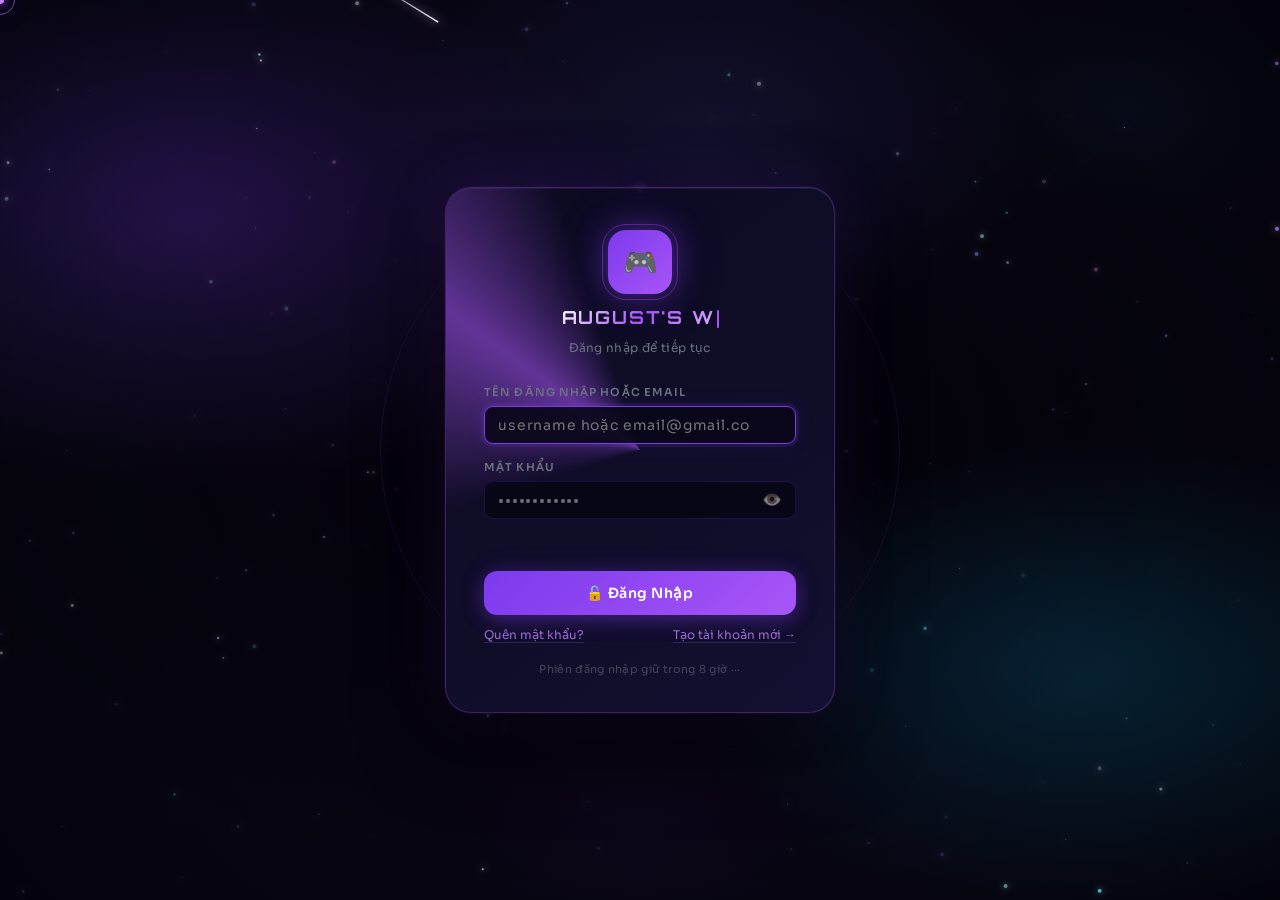
==== commit 84d9d6fc: "Update website" ====
--- a/index.html
+++ b/index.html
@@ -6,6 +6,10 @@
 <title>Roblox Manager</title>
 <link href="https://fonts.googleapis.com/css2?family=Orbitron:wght@400;600;700;900&family=Sora:wght@300;400;600&display=swap" rel="stylesheet">
 <link rel="stylesheet" href="style.css">
+<link rel="stylesheet" href="ui-easy-1-transitions.css">
+<link rel="stylesheet" href="ui-easy-2-search.css">
+<link rel="stylesheet" href="ui-easy-3-shimmer.css">
+<link rel="stylesheet" href="ui-medium.css">
 <style>
 /* ══════════════════════════════════════
    LOGIN GATE
@@ -1179,6 +1183,8 @@
 })();
 </script>
 <script src="login.js"></script>
+<script src="ui-easy.js"></script>
+<script src="ui-medium.js"></script>
 <script>
 // ══════════════════════════════
 //  LOGIN EFFECTS
--- a/ui-easy-1-transitions.css
+++ b/ui-easy-1-transitions.css
@@ -0,0 +1,79 @@
+/* ═══════════════════════════════════════════════════════════
+   UI NÂNG CẤP DỄ #1 — HIỆU ỨNG CHUYỂN VIEW MƯỢT
+   Thêm vào cuối style.css hoặc link riêng sau mobile.css
+═══════════════════════════════════════════════════════════ */
+
+/* ── View transition ── */
+.view {
+  animation: none !important; /* tắt animation cũ nếu có */
+}
+
+/* Trạng thái đang ẩn (chuẩn bị vào) */
+.view-enter {
+  opacity: 0;
+  transform: translateY(10px);
+  pointer-events: none;
+}
+
+/* Trạng thái đang hiện ra */
+.view-enter-active {
+  animation: viewFadeIn 0.28s cubic-bezier(0.22, 1, 0.36, 1) forwards;
+}
+
+/* Trạng thái đang ra đi */
+.view-exit-active {
+  animation: viewFadeOut 0.18s ease forwards;
+  pointer-events: none;
+}
+
+@keyframes viewFadeIn {
+  from { opacity: 0; transform: translateY(10px); }
+  to   { opacity: 1; transform: translateY(0); }
+}
+
+@keyframes viewFadeOut {
+  from { opacity: 1; transform: translateY(0); }
+  to   { opacity: 0; transform: translateY(-6px); }
+}
+
+/* ── Stagger cho các card con khi view xuất hiện ── */
+.view-enter-active .acc-card,
+.view-enter-active .stat-card,
+.view-enter-active .note-card,
+.view-enter-active .game-card {
+  animation: cardStagger 0.35s cubic-bezier(0.22, 1, 0.36, 1) both;
+}
+
+.view-enter-active .acc-card:nth-child(1),
+.view-enter-active .stat-card:nth-child(1),
+.view-enter-active .note-card:nth-child(1),
+.view-enter-active .game-card:nth-child(1)  { animation-delay: 0.04s; }
+.view-enter-active .acc-card:nth-child(2),
+.view-enter-active .stat-card:nth-child(2),
+.view-enter-active .note-card:nth-child(2),
+.view-enter-active .game-card:nth-child(2)  { animation-delay: 0.07s; }
+.view-enter-active .acc-card:nth-child(3),
+.view-enter-active .stat-card:nth-child(3),
+.view-enter-active .note-card:nth-child(3),
+.view-enter-active .game-card:nth-child(3)  { animation-delay: 0.10s; }
+.view-enter-active .acc-card:nth-child(4),
+.view-enter-active .stat-card:nth-child(4),
+.view-enter-active .note-card:nth-child(4),
+.view-enter-active .game-card:nth-child(4)  { animation-delay: 0.13s; }
+.view-enter-active .acc-card:nth-child(n+5),
+.view-enter-active .stat-card:nth-child(n+5),
+.view-enter-active .note-card:nth-child(n+5),
+.view-enter-active .game-card:nth-child(n+5) { animation-delay: 0.16s; }
+
+@keyframes cardStagger {
+  from { opacity: 0; transform: translateY(16px) scale(0.98); }
+  to   { opacity: 1; transform: translateY(0)    scale(1); }
+}
+
+/* ── Nav item ripple khi click ── */
+.nav-item {
+  transition: color .2s, background .2s, transform .1s !important;
+}
+.nav-item:active {
+  transform: translateX(3px);
+}
--- a/ui-easy-2-search.css
+++ b/ui-easy-2-search.css
@@ -0,0 +1,56 @@
+/* ═══════════════════════════════════════════════════════════
+   UI NÂNG CẤP DỄ #2 — HIGHLIGHT TỪ KHÓA TÌM KIẾM
+   Thêm vào cuối style.css
+═══════════════════════════════════════════════════════════ */
+
+/* Highlight span được inject bởi JS */
+.hl {
+  background: rgba(168, 85, 247, 0.28);
+  color: #e9d5ff;
+  border-radius: 3px;
+  padding: 0 2px;
+  font-weight: 600;
+  box-shadow: 0 0 0 1px rgba(168, 85, 247, 0.35);
+}
+
+/* Search box — thêm icon clear khi có text */
+.search-clear {
+  cursor: pointer;
+  color: var(--muted);
+  font-size: 14px;
+  line-height: 1;
+  padding: 2px;
+  border-radius: 4px;
+  transition: color .15s;
+  display: none;
+  background: none;
+  border: none;
+  font-family: inherit;
+}
+.search-clear:hover { color: var(--text); }
+.search-clear.show  { display: block; }
+
+/* Search box — đếm kết quả */
+.search-count {
+  font-size: 11px;
+  color: var(--muted);
+  white-space: nowrap;
+  margin-left: 2px;
+  transition: opacity .2s;
+}
+
+/* Khi search không có kết quả — pulse nhẹ border đỏ */
+.search-box.no-result {
+  border-color: rgba(239, 68, 68, 0.5) !important;
+  box-shadow: 0 0 0 3px rgba(239, 68, 68, 0.08) !important;
+  animation: searchShake .35s ease;
+}
+
+@keyframes searchShake {
+  0%,100% { transform: translateX(0); }
+  25%      { transform: translateX(-4px); }
+  75%      { transform: translateX(4px); }
+}
+
+/* Search input — gõ thì placeholder mờ dần */
+.search-box:focus-within .search-icon { color: var(--accent3); }
--- a/ui-easy-3-shimmer.css
+++ b/ui-easy-3-shimmer.css
@@ -0,0 +1,114 @@
+/* ═══════════════════════════════════════════════════════════
+   UI NÂNG CẤP DỄ #3 — SHIMMER & GRADIENT BORDER CARD
+   Thêm vào cuối style.css
+═══════════════════════════════════════════════════════════ */
+
+/* ── Gradient accent border-top ── */
+.acc-card {
+  position: relative;
+  overflow: hidden;
+}
+
+.acc-card::after {
+  content: '';
+  position: absolute;
+  top: 0; left: 0; right: 0;
+  height: 2px;
+  background: linear-gradient(90deg,
+    transparent,
+    var(--accent) 25%,
+    var(--accent2) 50%,
+    var(--accent3) 75%,
+    transparent
+  );
+  opacity: 0;
+  transform: scaleX(0.4);
+  transition: opacity 0.3s ease, transform 0.3s ease;
+  border-radius: 2px 2px 0 0;
+}
+
+.acc-card:hover::after {
+  opacity: 1;
+  transform: scaleX(1);
+}
+
+/* ── Shimmer sweep khi hover ── */
+.acc-card::before {
+  content: '';
+  position: absolute;
+  top: 0; left: -100%;
+  width: 60%;
+  height: 100%;
+  background: linear-gradient(
+    105deg,
+    transparent 40%,
+    rgba(192, 132, 252, 0.06) 50%,
+    rgba(168, 85, 247, 0.04) 55%,
+    transparent 65%
+  );
+  pointer-events: none;
+  z-index: 1;
+  transition: none;
+}
+
+.acc-card:hover::before {
+  animation: shimmerSweep 0.6s ease forwards;
+}
+
+@keyframes shimmerSweep {
+  0%   { left: -100%; }
+  100% { left: 160%; }
+}
+
+/* ── Card focus glow khi click ── */
+.acc-card:active {
+  transform: scale(0.985) !important;
+  box-shadow:
+    0 0 0 1px rgba(168, 85, 247, 0.35),
+    0 0 24px rgba(124, 58, 237, 0.18) !important;
+}
+
+/* ── Note card cũng có hiệu ứng tương tự ── */
+.note-card {
+  position: relative;
+  overflow: hidden;
+}
+
+.note-card::before {
+  content: '';
+  position: absolute;
+  top: 0; left: -100%;
+  width: 60%;
+  height: 100%;
+  background: linear-gradient(
+    105deg,
+    transparent 40%,
+    rgba(255,255,255, 0.04) 50%,
+    transparent 65%
+  );
+  pointer-events: none;
+  z-index: 1;
+}
+
+.note-card:hover::before {
+  animation: shimmerSweep 0.55s ease forwards;
+}
+
+/* ── Stat card: neon glow khi hover ── */
+.stat-card {
+  transition: transform .2s ease, box-shadow .2s ease, border-color .2s ease !important;
+}
+.stat-card:hover {
+  transform: translateY(-2px) !important;
+  border-color: rgba(168, 85, 247, 0.35) !important;
+  box-shadow: 0 8px 32px rgba(124, 58, 237, 0.18) !important;
+}
+
+/* ── Game card hover ── */
+.game-card {
+  transition: transform .2s ease, box-shadow .2s ease, border-color .2s ease !important;
+}
+.game-card:hover {
+  border-color: rgba(168, 85, 247, 0.4) !important;
+  box-shadow: 0 6px 28px rgba(124, 58, 237, 0.2) !important;
+}
--- a/ui-medium.css
+++ b/ui-medium.css
@@ -0,0 +1,202 @@
+/* ═══════════════════════════════════════════════════════════
+   UI NÂNG CẤP TRUNG BÌNH
+   1. STATS CARDS ĐẸP HƠN (sparkline + donut)
+   2. NHÓM TÀI KHOẢN THEO TAG
+   Link sau ui-easy-3-shimmer.css
+═══════════════════════════════════════════════════════════ */
+
+/* ══════════════════════════════════════
+   STATS CARDS — thêm mini chart
+══════════════════════════════════════ */
+
+.stat-card {
+  padding: 16px 18px 14px;
+  cursor: default;
+  transition: transform .22s, box-shadow .22s, border-color .22s !important;
+}
+.stat-card:hover {
+  transform: translateY(-3px) !important;
+  border-color: rgba(168,85,247,.35) !important;
+  box-shadow: 0 8px 32px rgba(124,58,237,.18) !important;
+}
+
+/* Header row: icon + label */
+.stat-header {
+  display: flex;
+  align-items: center;
+  justify-content: space-between;
+  margin-bottom: 8px;
+}
+.stat-lbl {
+  margin-bottom: 0 !important;
+}
+
+/* Value + trend */
+.stat-body {
+  display: flex;
+  align-items: flex-end;
+  justify-content: space-between;
+  gap: 8px;
+}
+.stat-left { flex: 1; min-width: 0; }
+.stat-val  { margin-bottom: 2px; }
+
+/* Trend badge */
+.stat-trend {
+  font-size: 10px;
+  font-weight: 600;
+  padding: 2px 7px;
+  border-radius: 99px;
+  white-space: nowrap;
+}
+.stat-trend.up   { background: rgba(34,211,160,.15); color: var(--green); }
+.stat-trend.down { background: rgba(239,68,68,.13);  color: var(--red); }
+.stat-trend.neu  { background: rgba(107,114,128,.13); color: var(--muted); }
+
+/* Sparkline canvas */
+.stat-spark {
+  display: block;
+  margin-top: 10px;
+  border-radius: 4px;
+  opacity: .85;
+}
+
+/* Donut canvas wrapper */
+.stat-donut-wrap {
+  display: flex;
+  align-items: center;
+  gap: 10px;
+  margin-top: 6px;
+}
+.stat-donut-legend {
+  display: flex;
+  flex-direction: column;
+  gap: 4px;
+  font-size: 10px;
+  color: var(--muted);
+}
+.sdl-row {
+  display: flex;
+  align-items: center;
+  gap: 5px;
+}
+.sdl-dot {
+  width: 7px; height: 7px;
+  border-radius: 50%;
+  flex-shrink: 0;
+}
+
+
+/* ══════════════════════════════════════
+   NHÓM TÀI KHOẢN THEO TAG
+══════════════════════════════════════ */
+
+/* Toggle view buttons */
+.view-toggle {
+  display: flex;
+  gap: 4px;
+  background: var(--panel);
+  border: 1px solid var(--border);
+  border-radius: 9px;
+  padding: 3px;
+}
+.vt-btn {
+  padding: 5px 11px;
+  border-radius: 6px;
+  font-size: 12px;
+  font-weight: 600;
+  color: var(--muted);
+  cursor: pointer;
+  border: none;
+  background: transparent;
+  font-family: 'Sora', sans-serif;
+  transition: all .18s;
+  white-space: nowrap;
+}
+.vt-btn.active {
+  background: rgba(124,58,237,.25);
+  color: var(--accent3);
+}
+.vt-btn:hover:not(.active) { color: var(--text); }
+
+/* Tag filter chips */
+.tag-filter-bar {
+  display: flex;
+  gap: 6px;
+  flex-wrap: wrap;
+  align-items: center;
+  margin-bottom: 14px;
+  min-height: 0;
+  overflow: hidden;
+  transition: max-height .3s ease, margin .3s ease;
+}
+.tag-filter-bar.hidden {
+  max-height: 0 !important;
+  margin-bottom: 0;
+}
+.tag-chip {
+  padding: 4px 11px;
+  border-radius: 99px;
+  font-size: 11px;
+  font-weight: 600;
+  cursor: pointer;
+  border: 1px solid var(--border);
+  color: var(--muted);
+  background: var(--panel);
+  font-family: 'Sora', sans-serif;
+  transition: all .18s;
+  white-space: nowrap;
+}
+.tag-chip:hover { border-color: var(--accent); color: var(--text); }
+.tag-chip.active {
+  background: rgba(124,58,237,.22);
+  border-color: var(--accent2);
+  color: var(--accent3);
+}
+.tag-chip-count {
+  display: inline-flex;
+  align-items: center;
+  justify-content: center;
+  min-width: 16px;
+  height: 16px;
+  border-radius: 99px;
+  background: rgba(168,85,247,.25);
+  color: var(--accent3);
+  font-size: 9px;
+  font-weight: 700;
+  padding: 0 4px;
+  margin-left: 3px;
+}
+
+/* Group header in grouped view */
+.tag-group {
+  margin-bottom: 24px;
+}
+.tag-group-header {
+  display: flex;
+  align-items: center;
+  gap: 9px;
+  margin-bottom: 12px;
+  padding-bottom: 8px;
+  border-bottom: 1px solid var(--border);
+}
+.tag-group-name {
+  font-family: 'Orbitron', sans-serif;
+  font-size: 12px;
+  font-weight: 700;
+  color: var(--accent3);
+  letter-spacing: .06em;
+}
+.tag-group-count {
+  font-size: 11px;
+  color: var(--muted);
+  background: var(--panel);
+  border: 1px solid var(--border);
+  border-radius: 99px;
+  padding: 2px 8px;
+}
+.tag-group-line {
+  flex: 1;
+  height: 1px;
+  background: linear-gradient(90deg, rgba(168,85,247,.2), transparent);
+}
